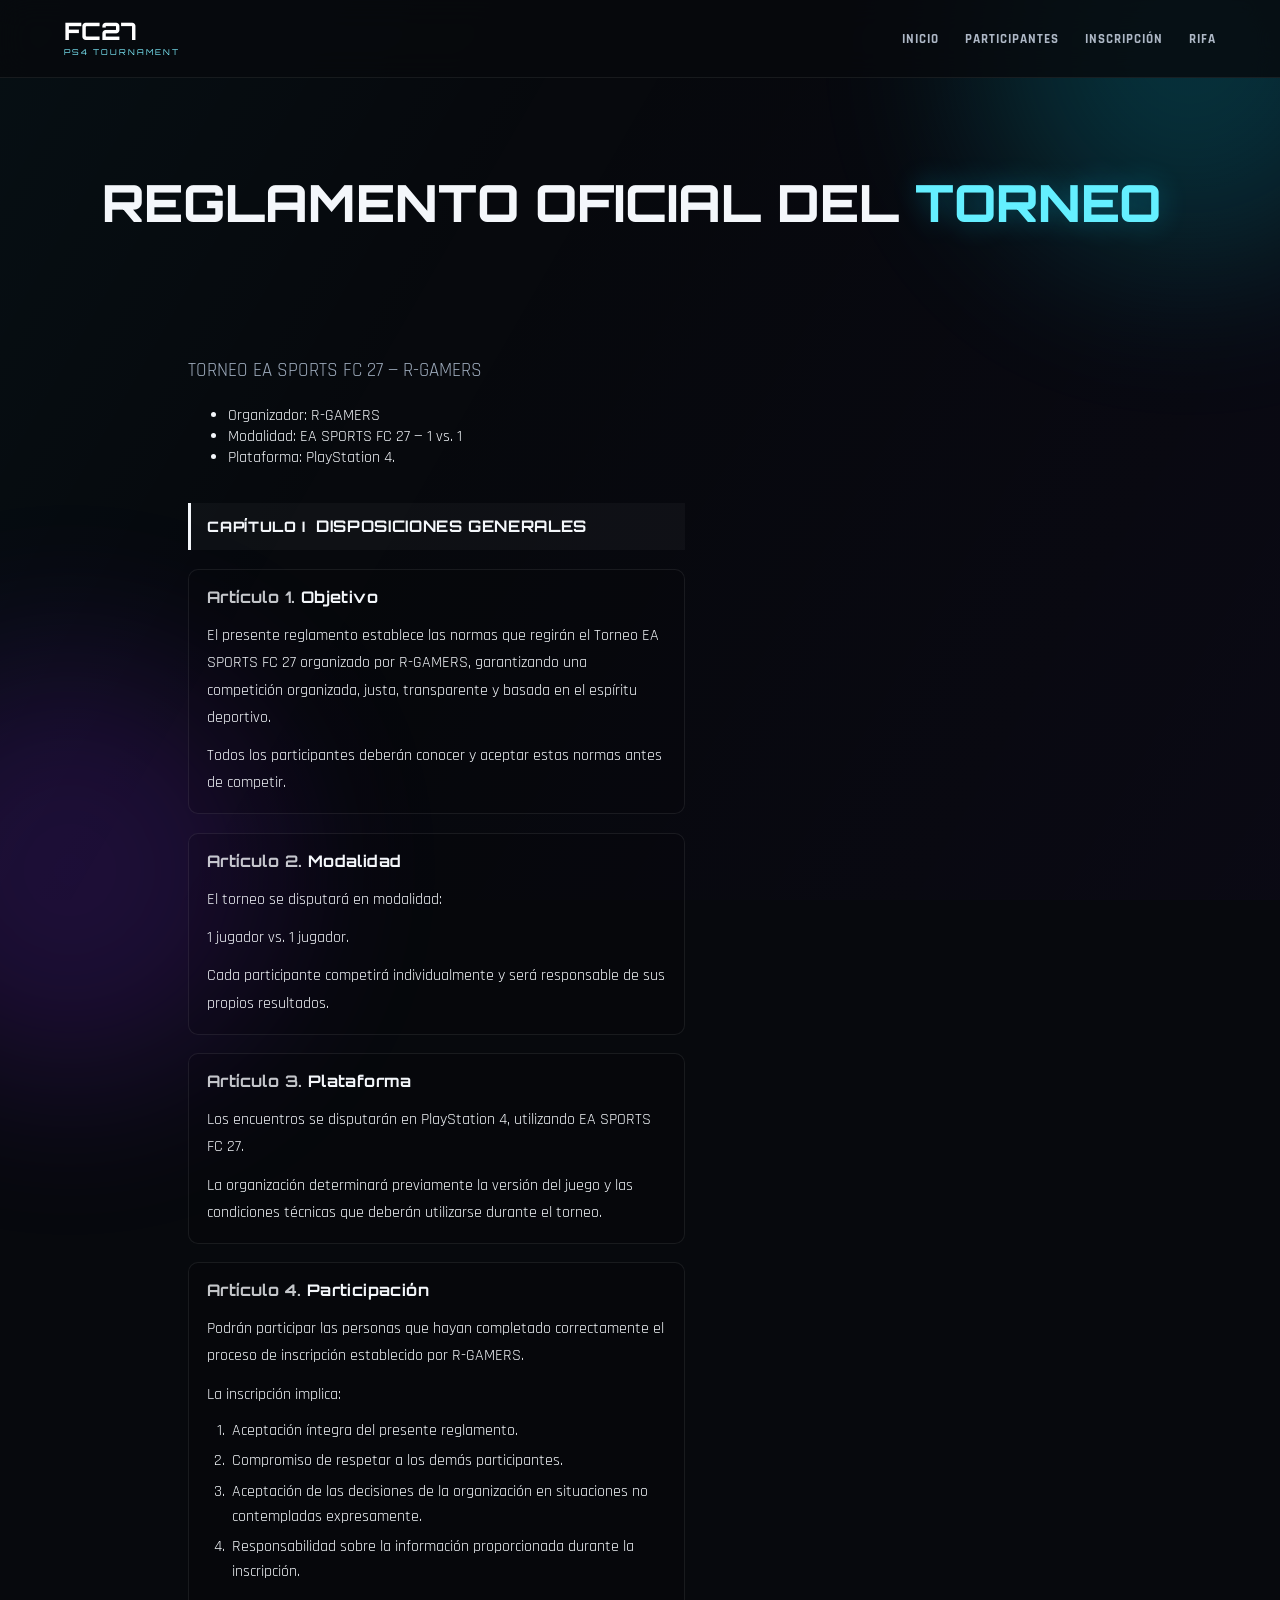
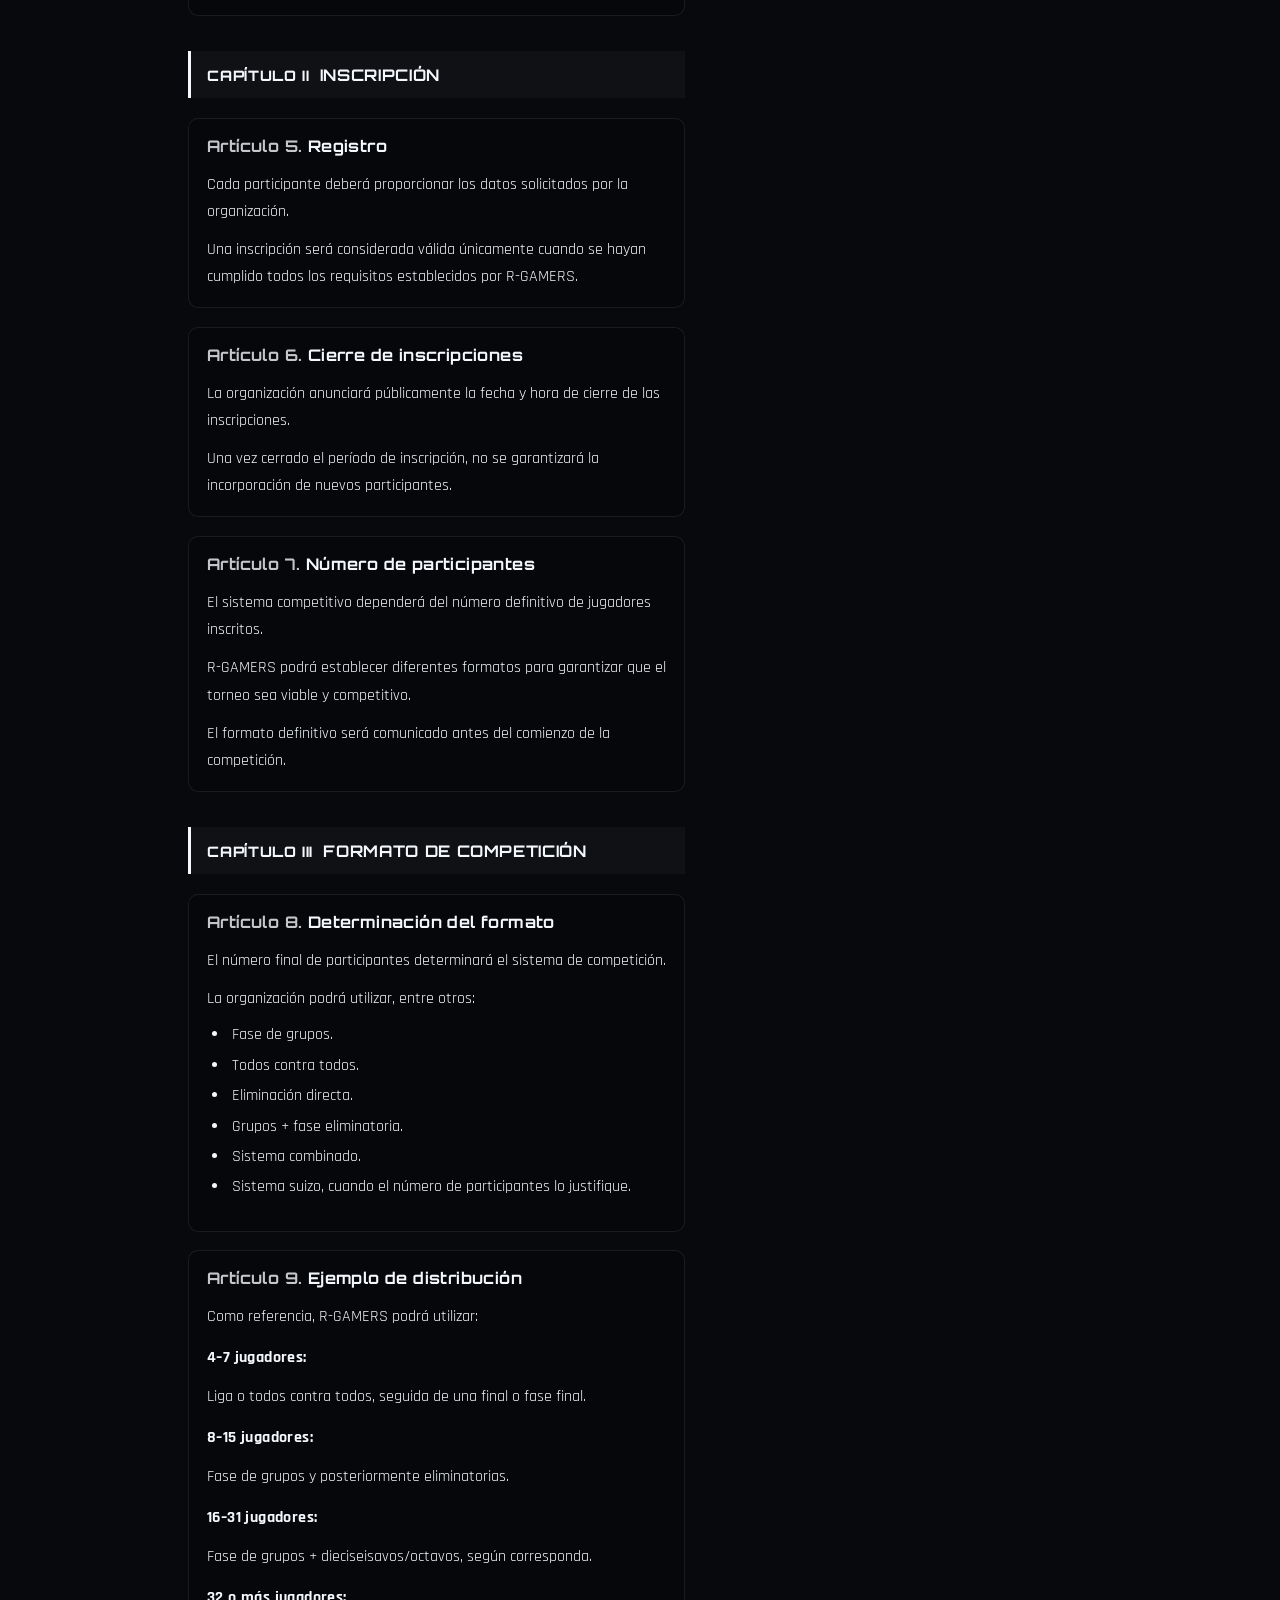
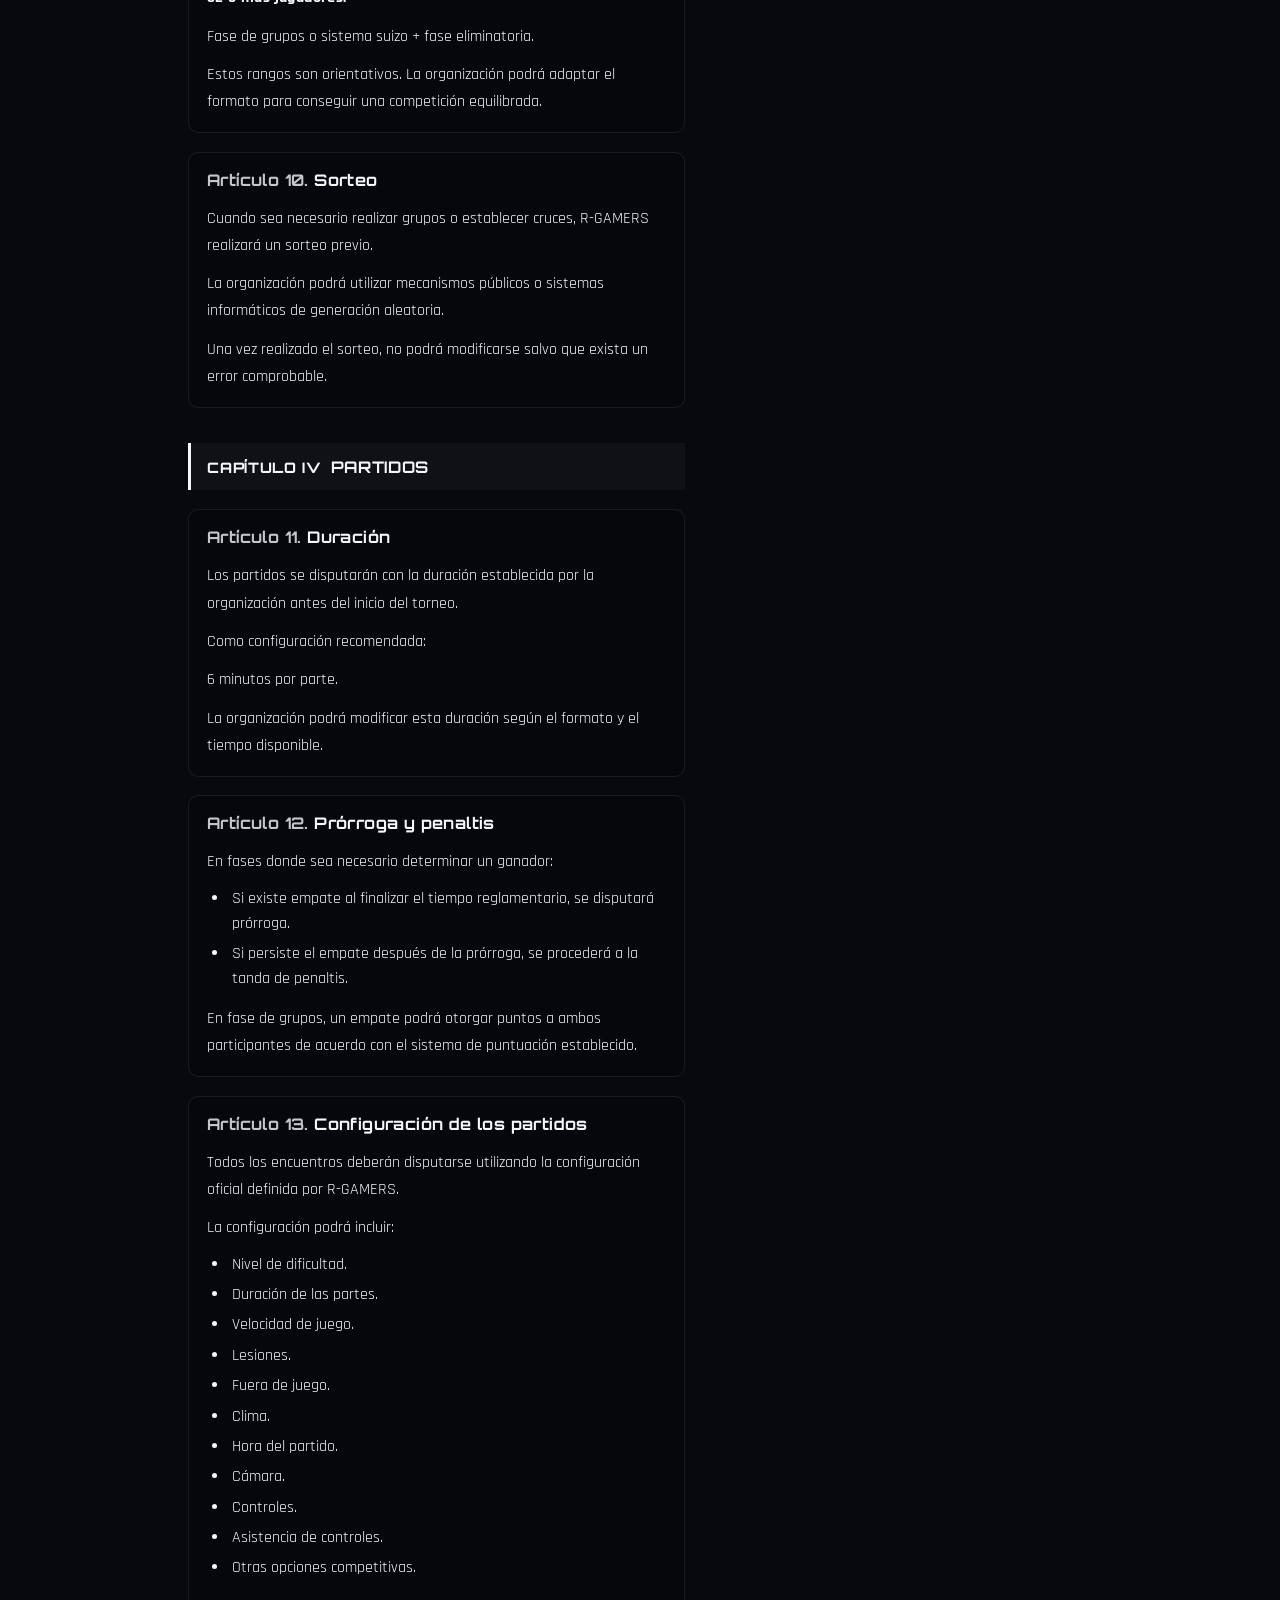
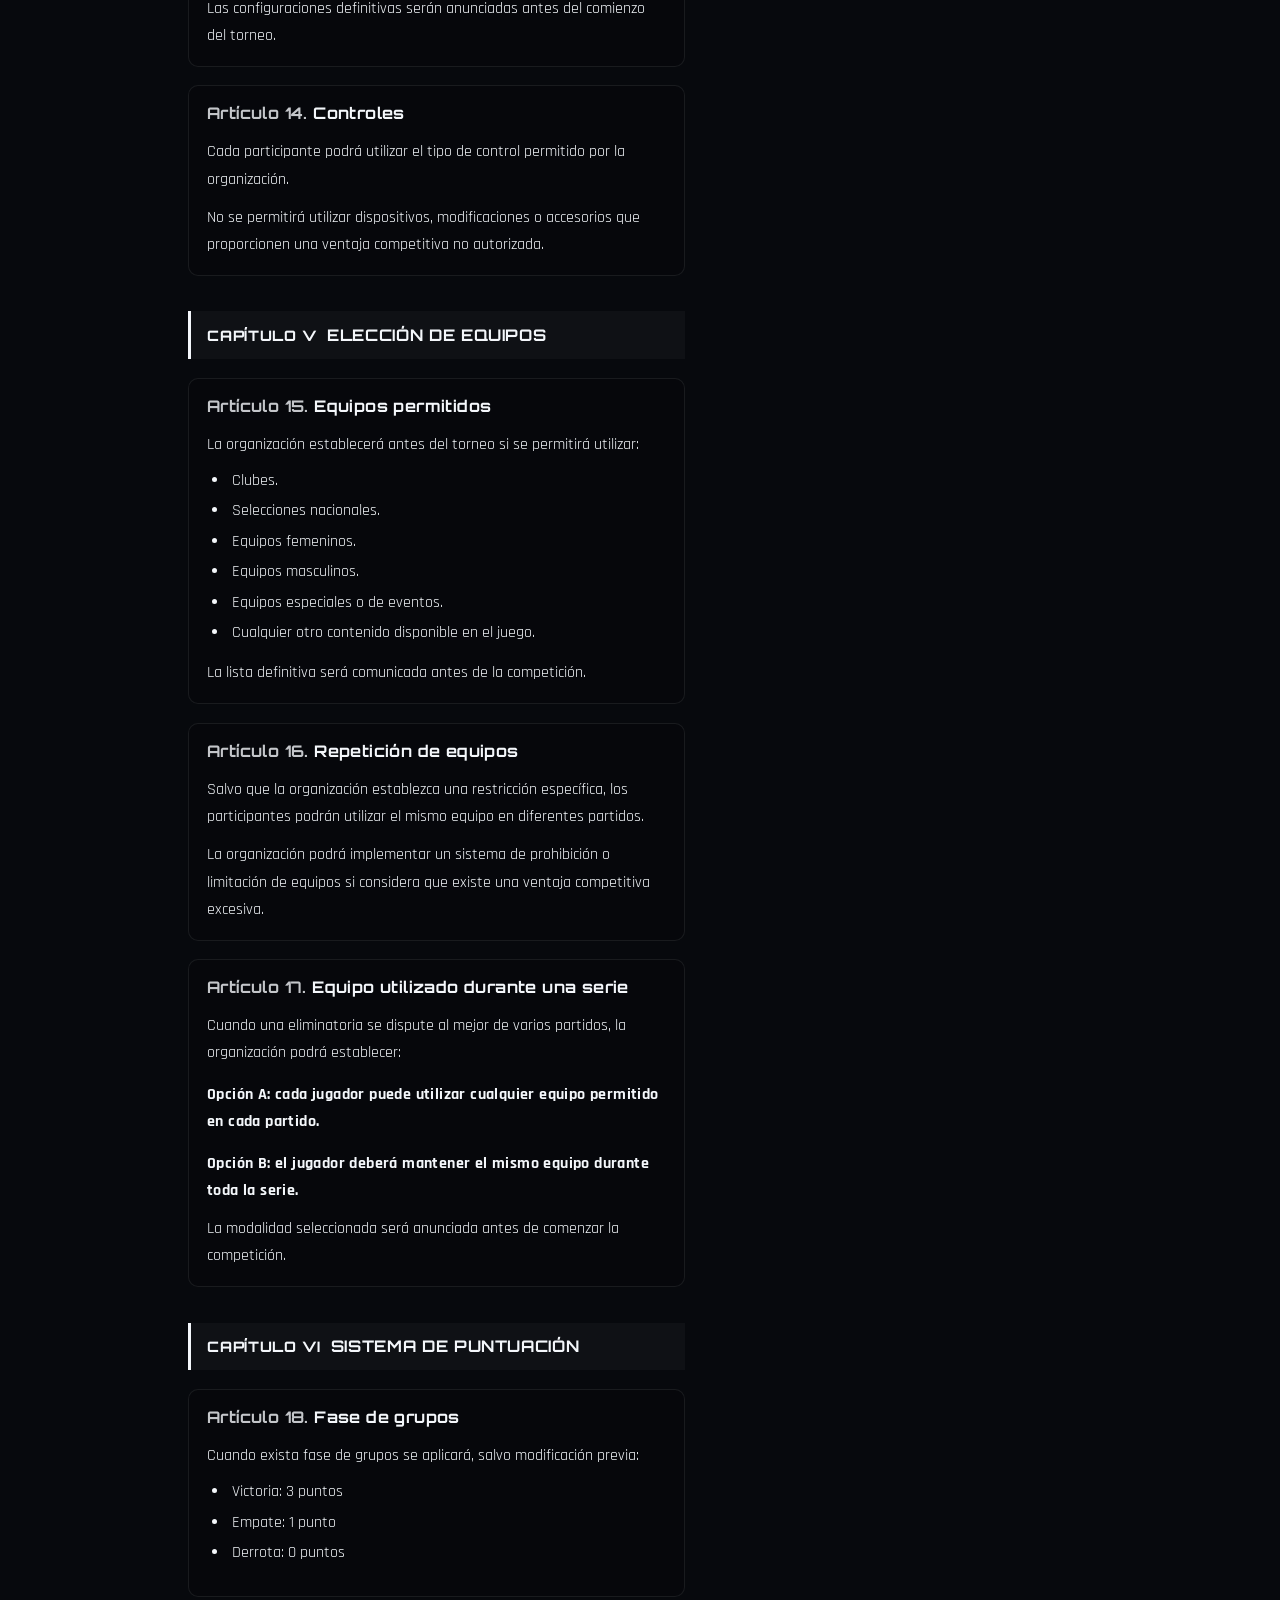
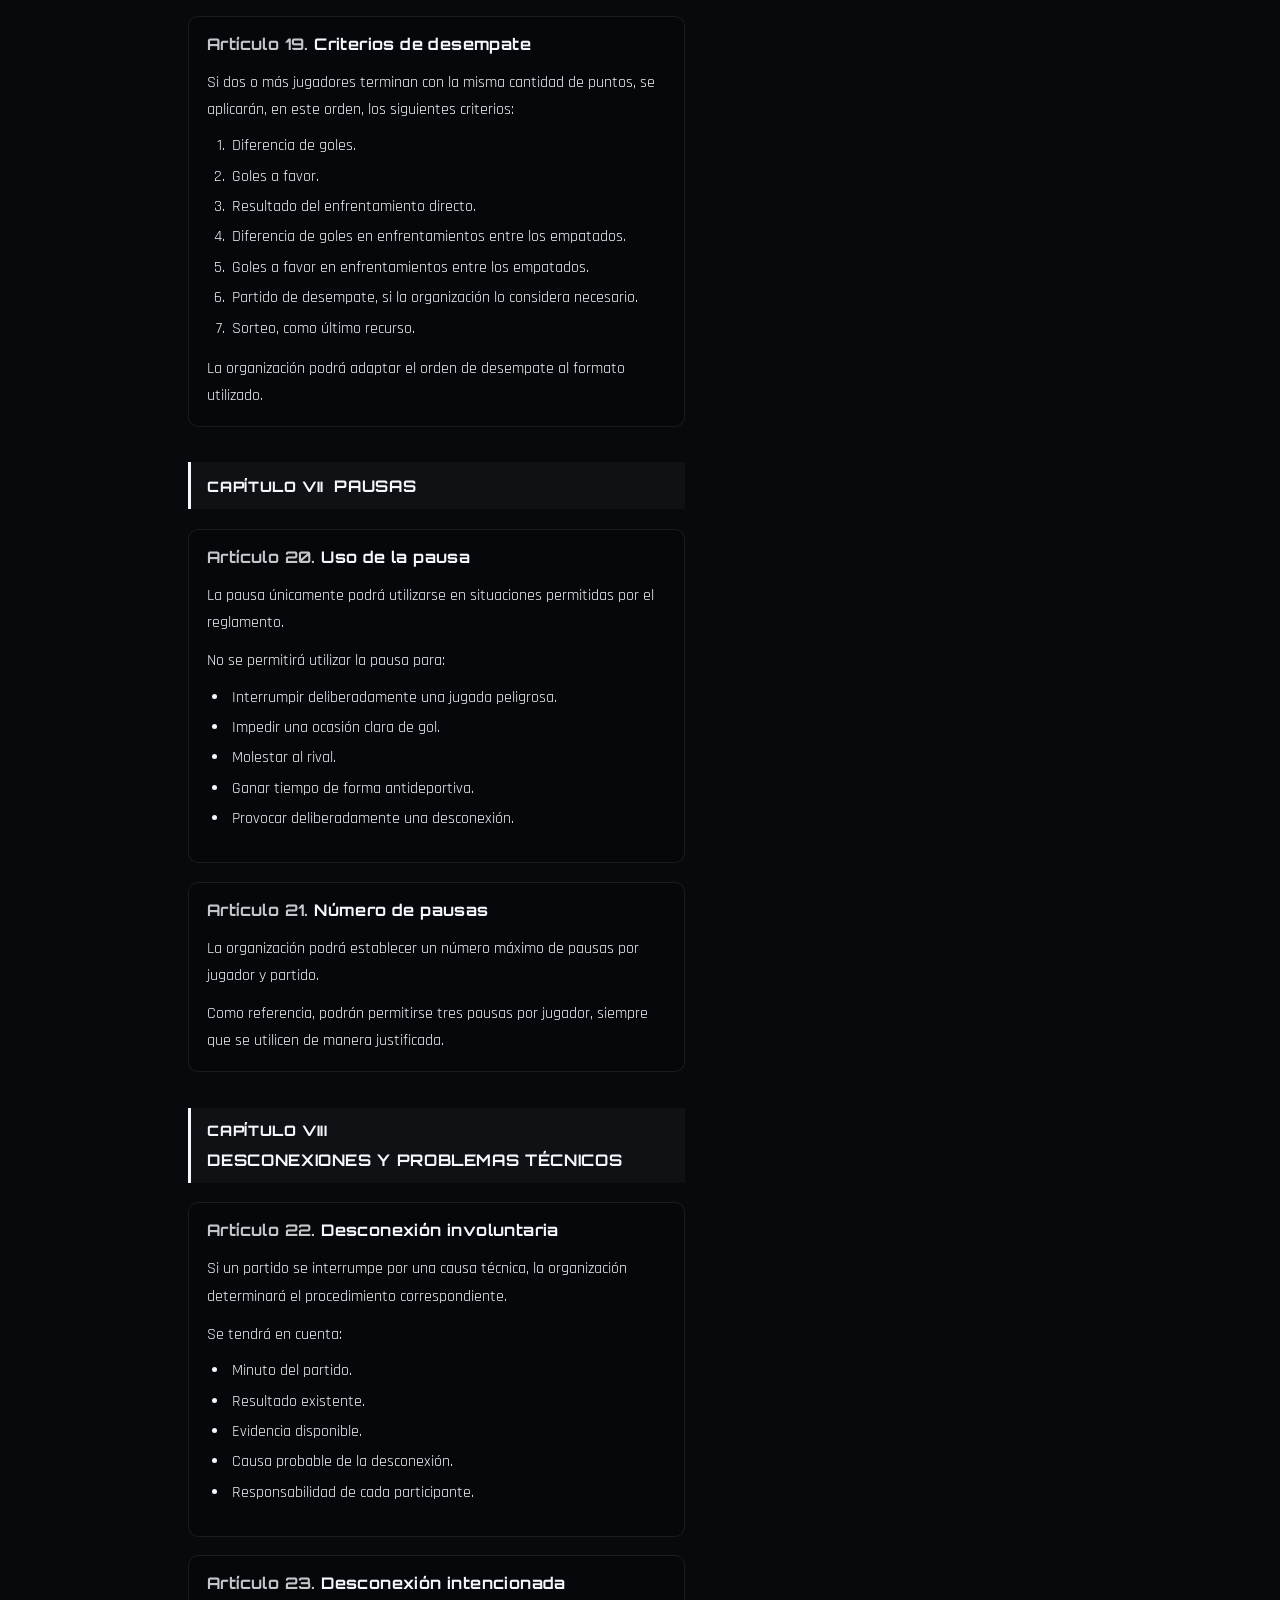
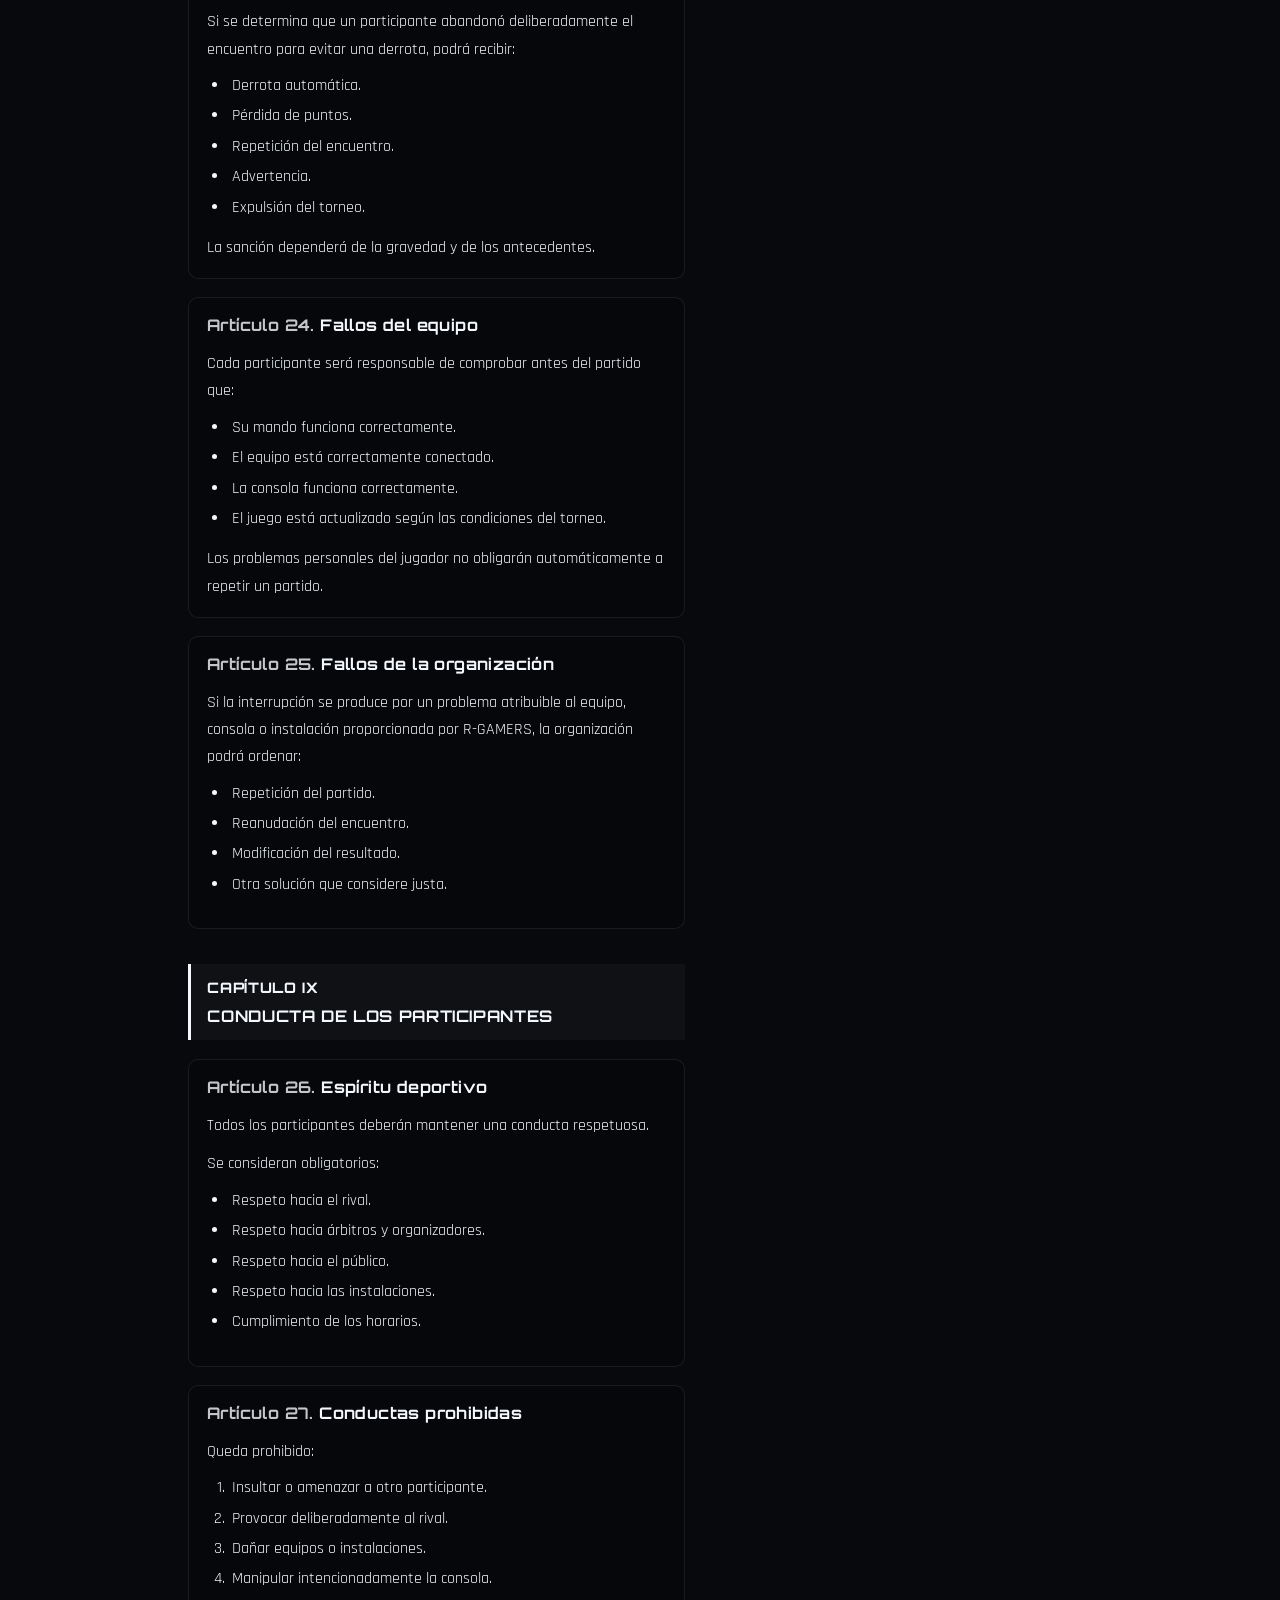
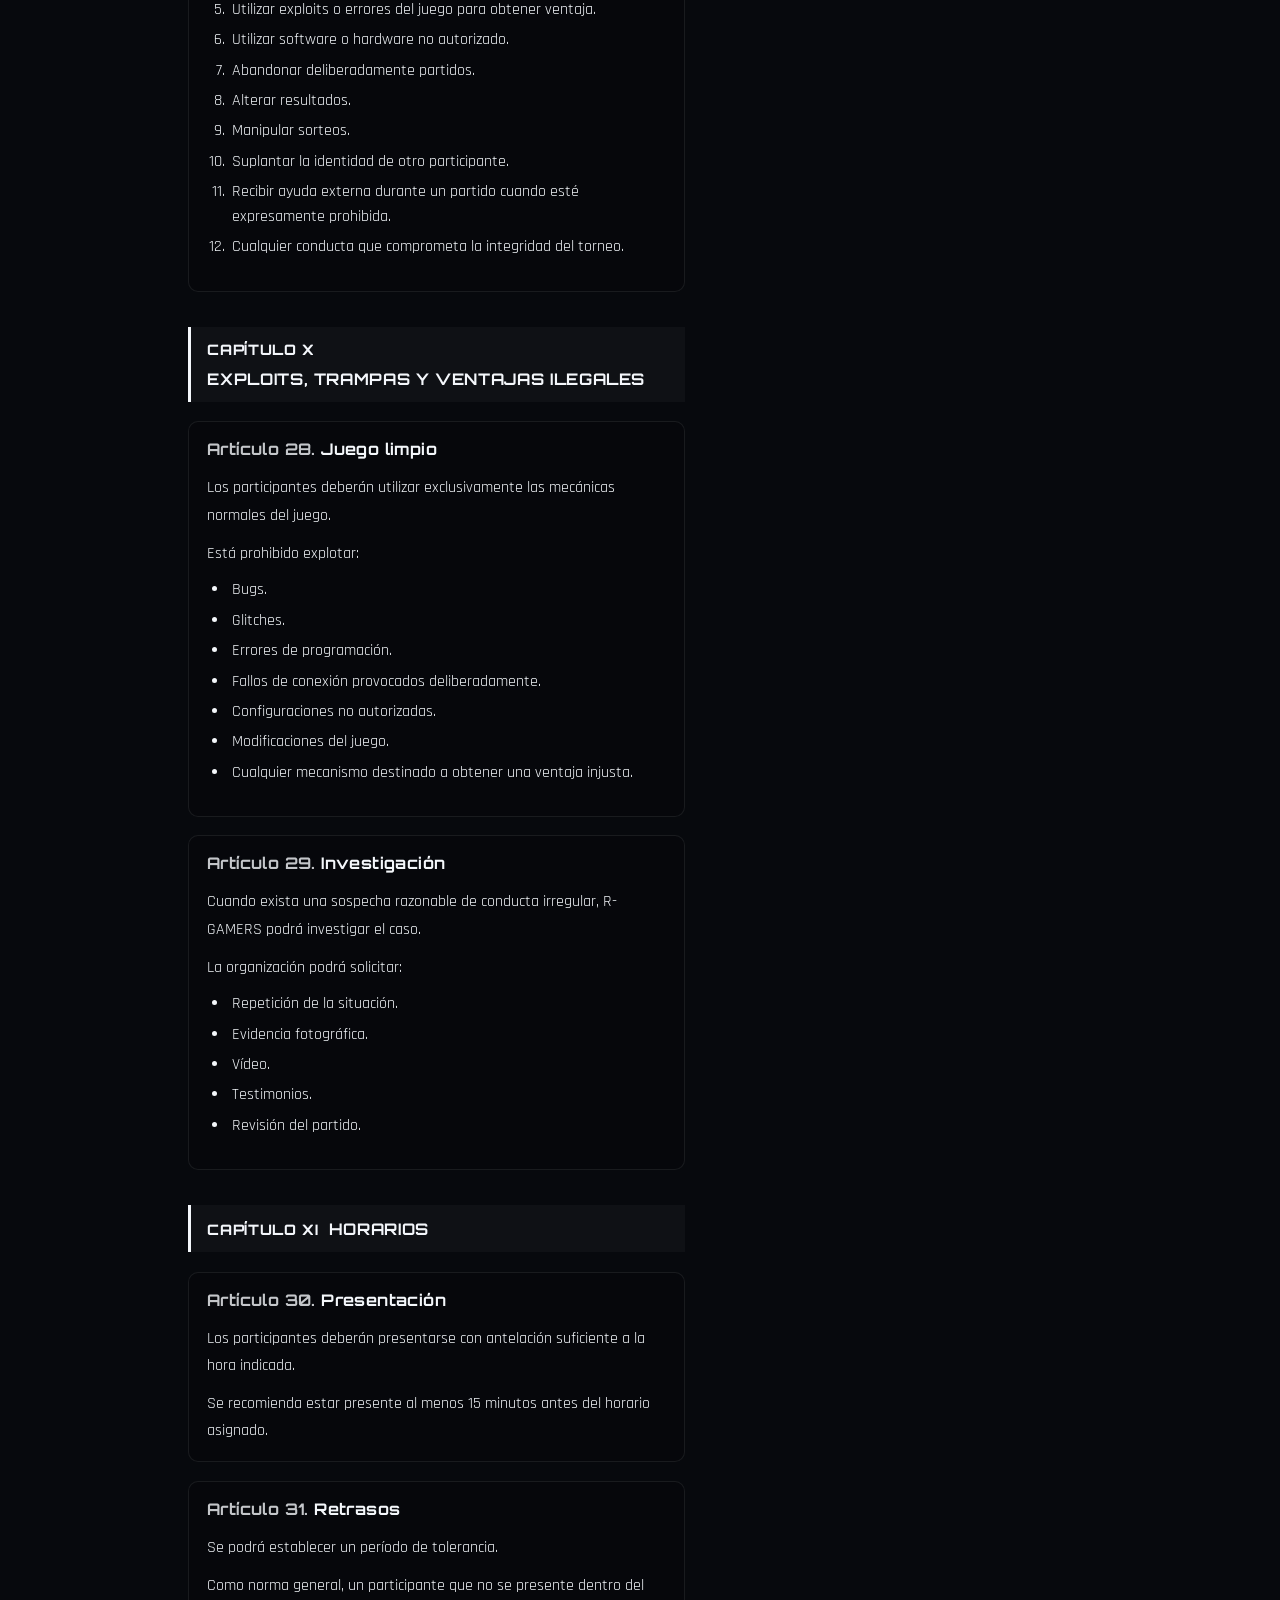
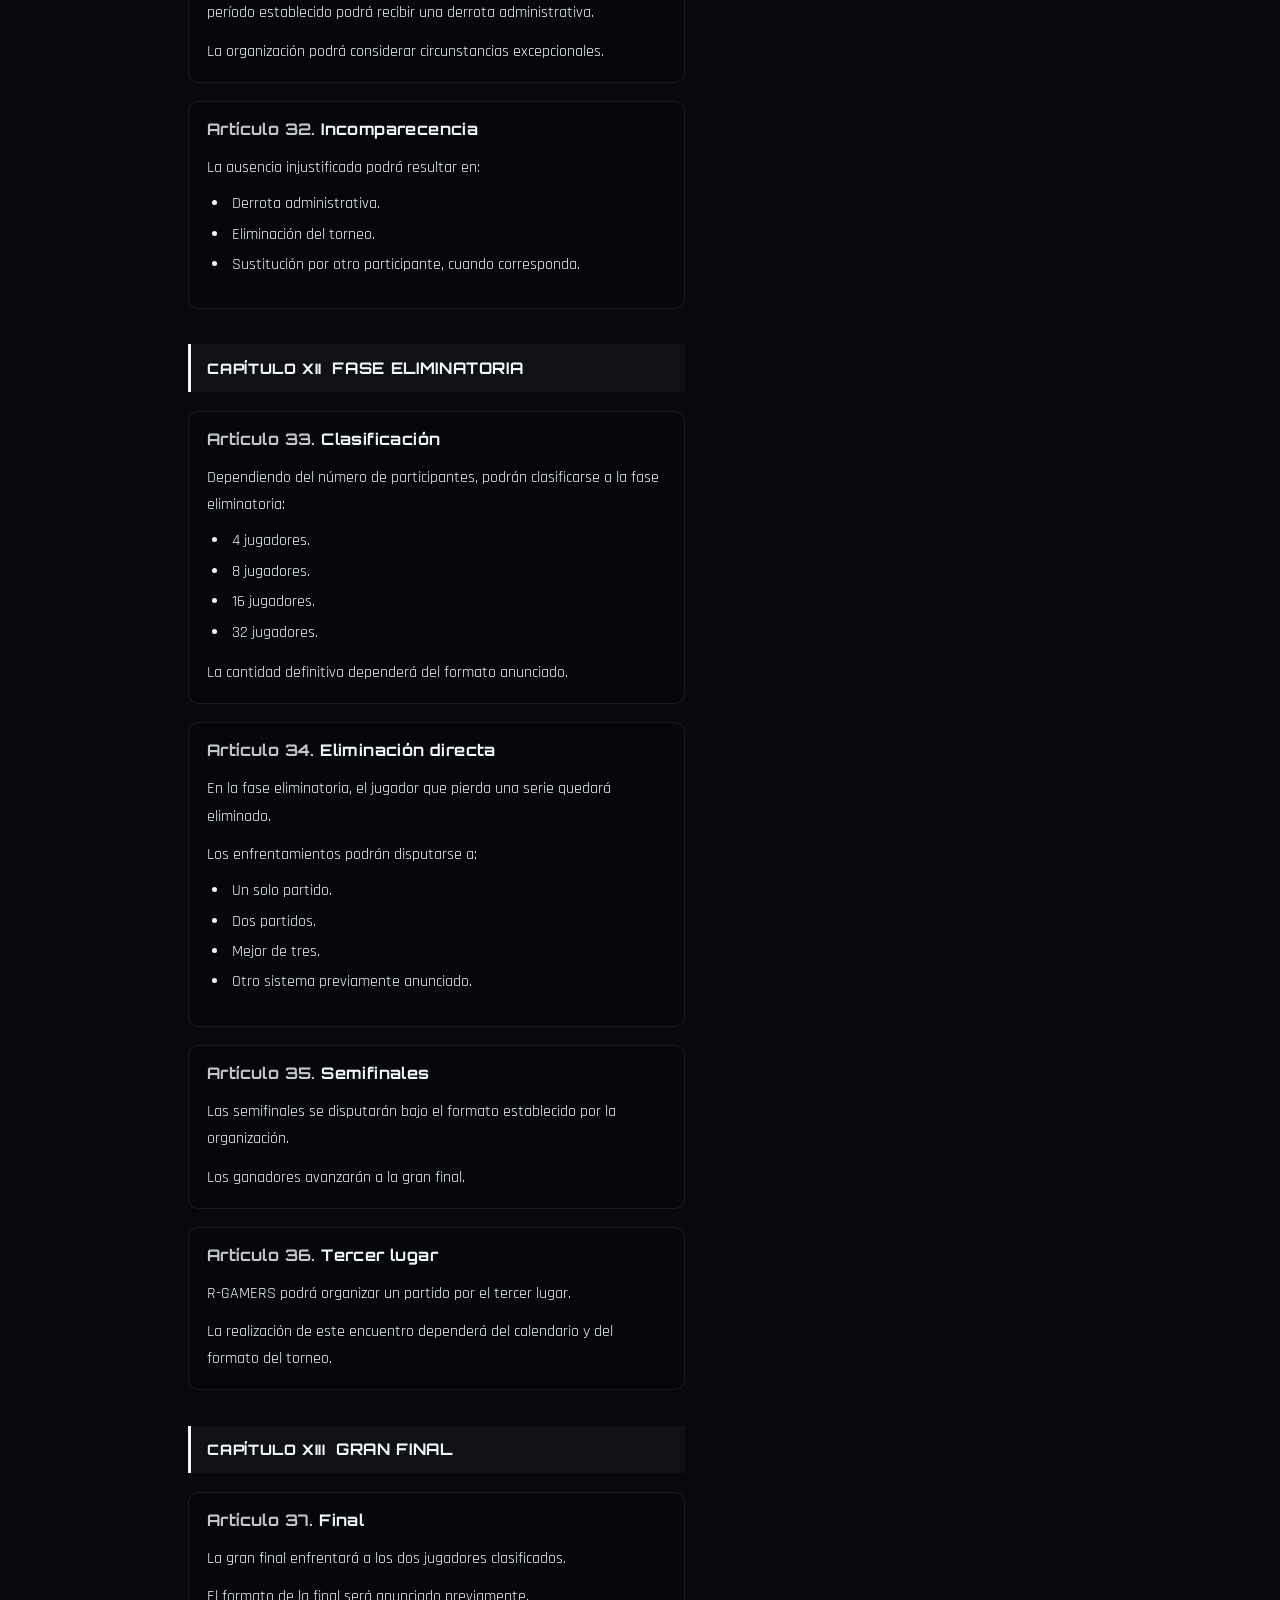
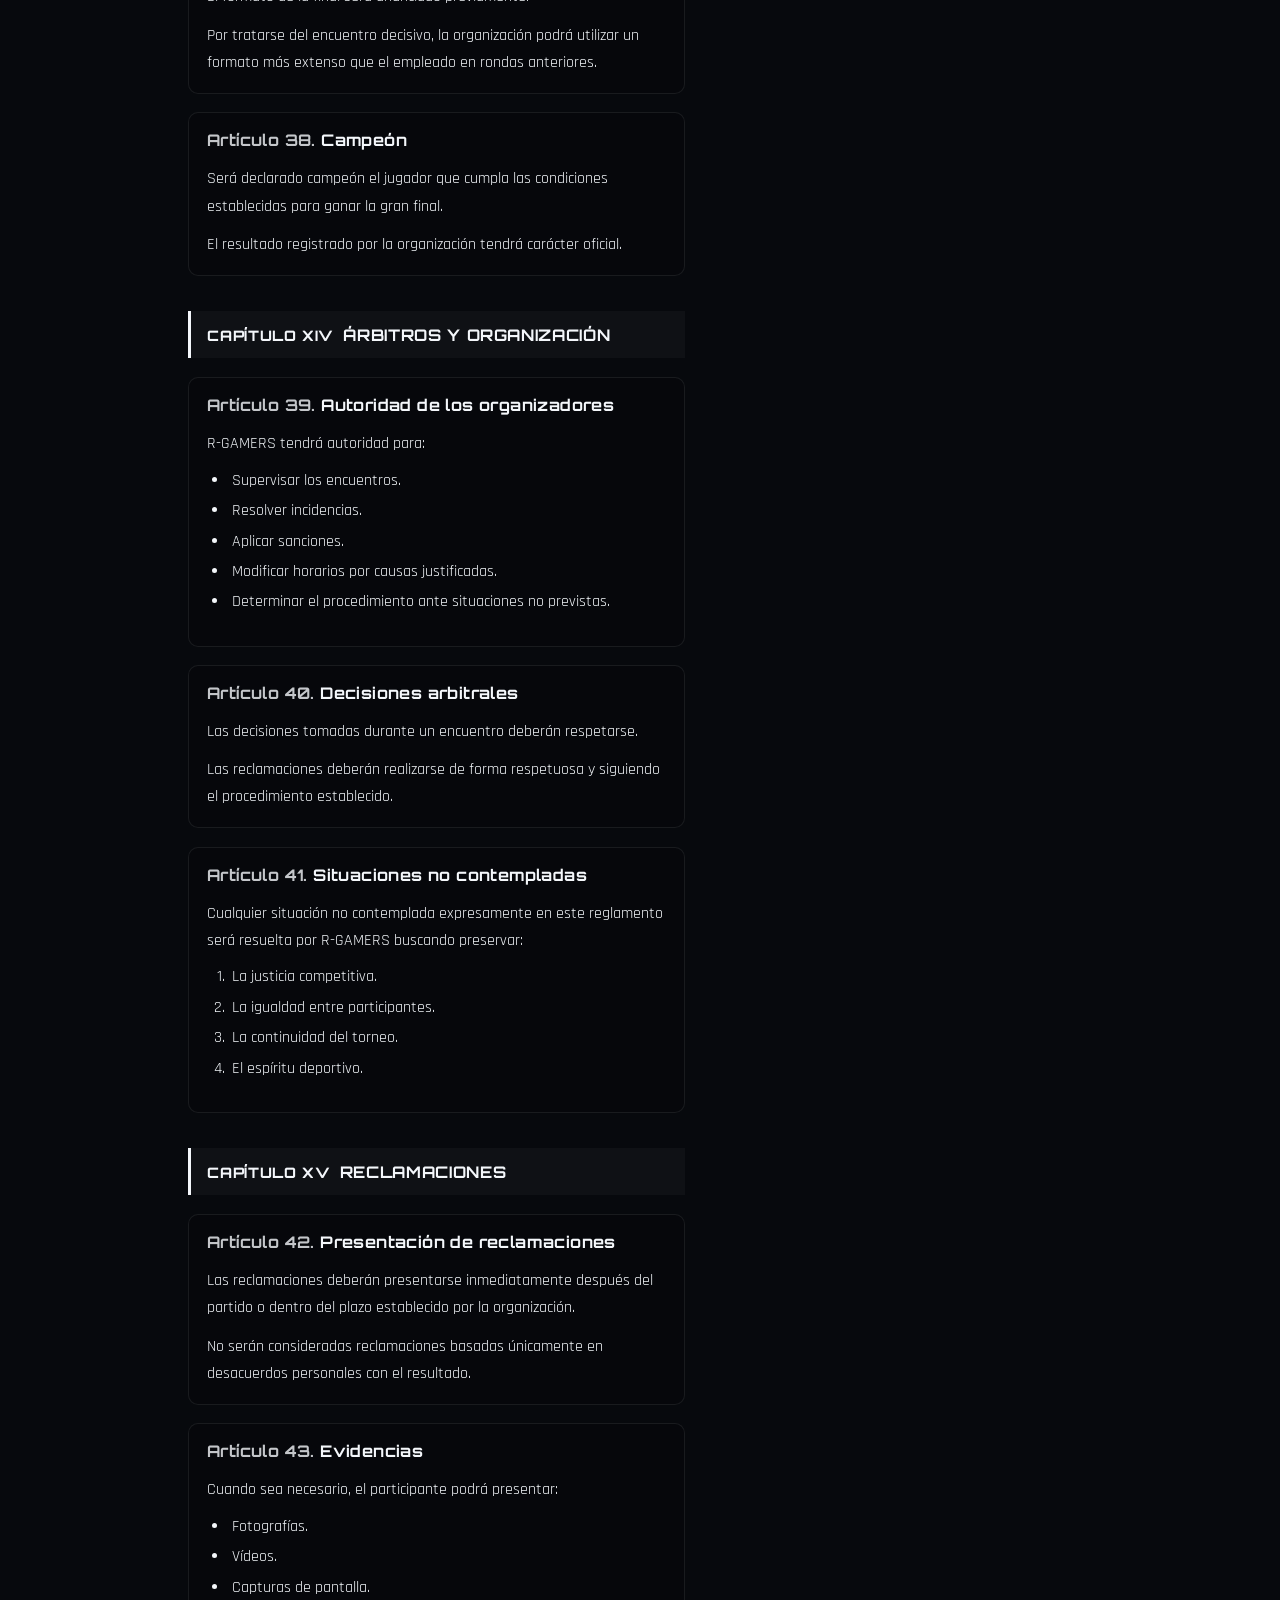
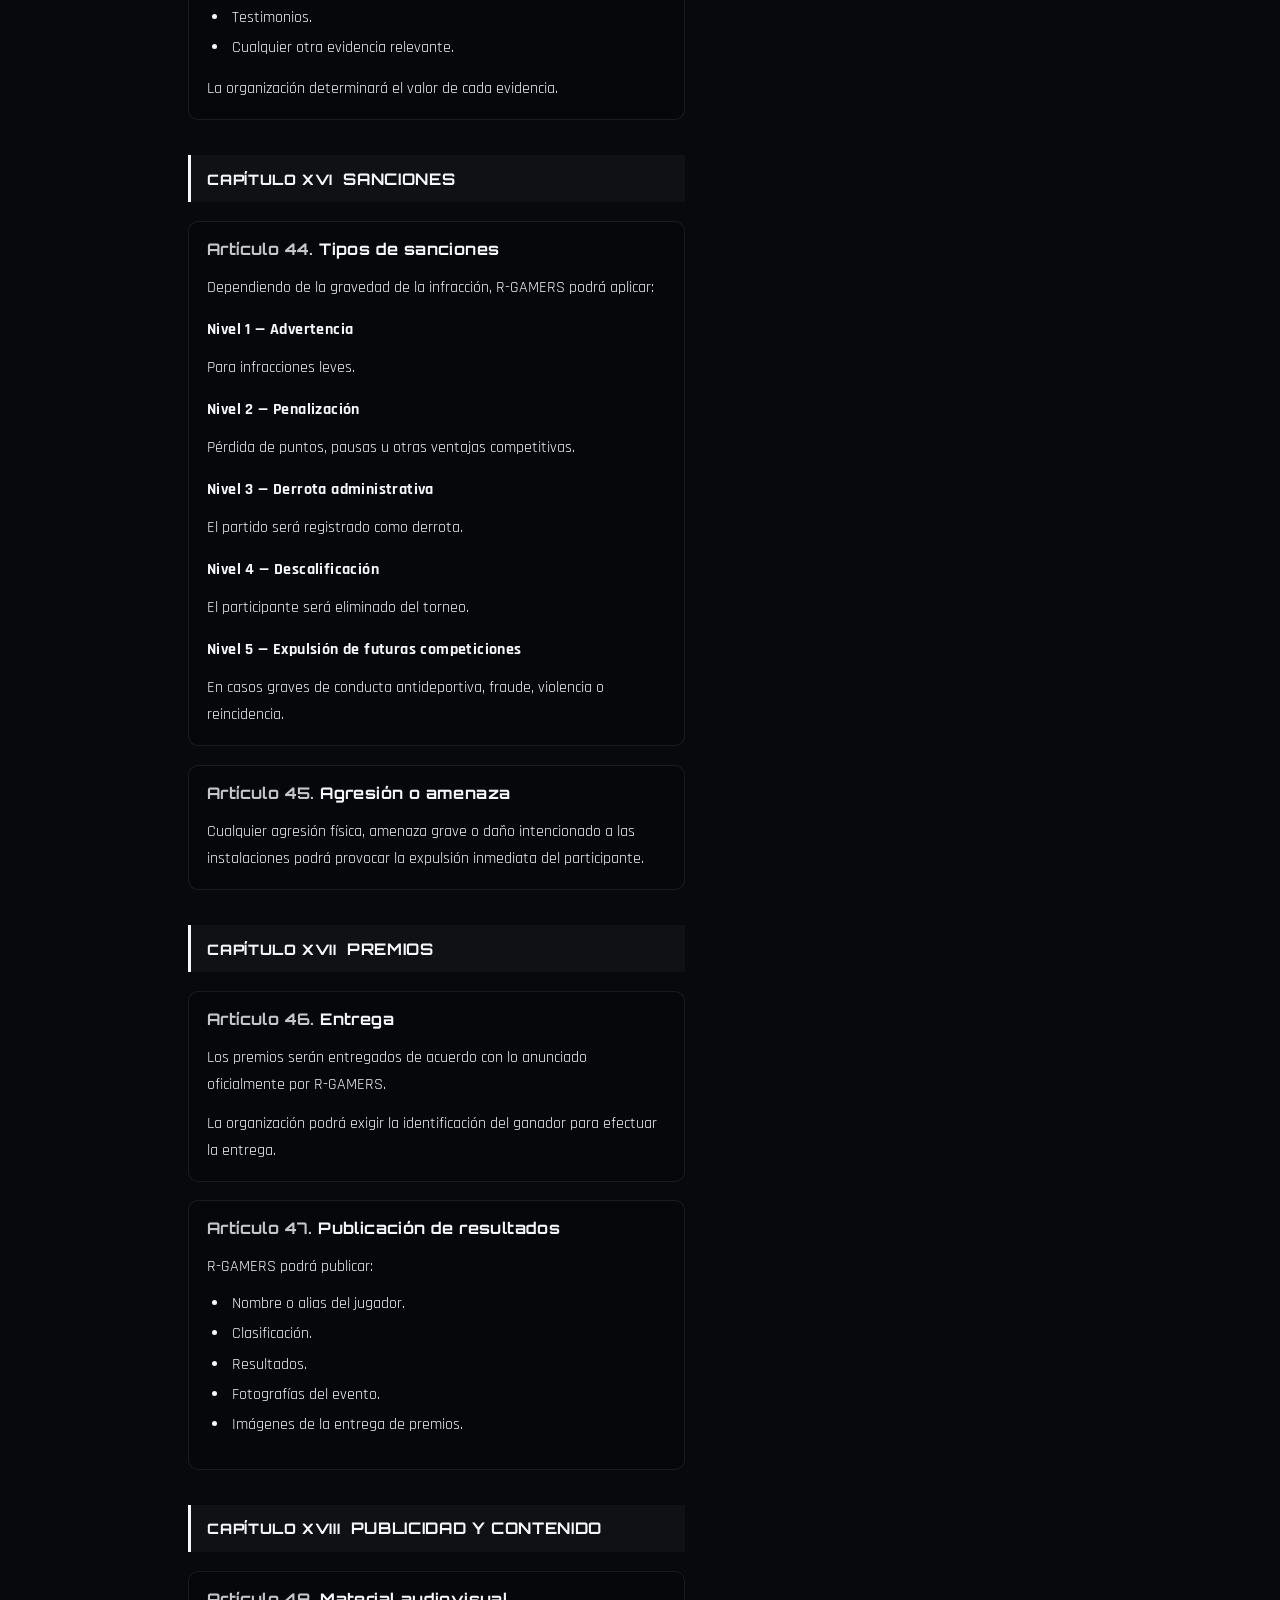
==== reglas.html @ 0566f627 "Add files via upload" ====
<!DOCTYPE html>
<html lang="es">
<head>

<meta charset="UTF-8">
<meta name="viewport" content="width=device-width, initial-scale=1.0">
<meta name="description" content="Torneo FC27 Jiguaní, Granma, Cuba. Participantes, inscripción, cupos disponibles y novedades del torneo FC27 PS4.">
<meta name="keywords" content="torneofc27, torneo fc27, torneo fc27 Jiguaní, torneo Jiguaní, FC27 Jiguaní, torneo FIFA Jiguaní, FC27 PS4 Cuba, torneo PlayStation 4 Jiguaní, campeonato FC27">
<meta name="author" content="FC27 PS4 Tournament">
<meta name="robots" content="index, follow">
<meta name="theme-color" content="#07090d">
<link rel="canonical" href="/">
<link rel="preconnect" href="https://fonts.googleapis.com">
<link rel="preconnect" href="https://fonts.gstatic.com" crossorigin>
<link href="https://fonts.googleapis.com/css2?family=Orbitron:wght@500;700;800&family=Rajdhani:wght@500;600;700&display=swap" rel="stylesheet">
<link rel="stylesheet" href="css/styles.css">

<title>REGLAS DEL TORNEO FC27 | JIGUANÍ</title>
<script type="application/ld+json">
{
  "@context": "https://schema.org",
  "@type": "SportsEvent",
  "name": "Torneo FC27 Jiguaní",
  "description": "Torneo FC27 para PlayStation 4 en Jiguaní, Granma, Cuba.",
  "sport": "EA SPORTS FC",
  "location": {
    "@type": "Place",
    "name": "Jiguaní, Granma, Cuba"
  }
}
</script>

<style>
/* Organización del reglamento conservando la estética general */
.reglamento-section .section-heading { margin-bottom: 1.5rem; }
.reglamento-hero { margin-top: 0; }
.reglamento-document { width: 100%; max-width: 1050px; margin: 0 auto; }
.reglamento-meta { margin: 1.2rem 0 2rem; }

.reglamento-chapter { margin: 2.2rem 0; }

.chapter-title {
    display: flex;
    flex-wrap: wrap;
    align-items: baseline;
    gap: .65rem;
    margin: 0 0 1.2rem;
    padding: .85rem 1rem;
    border-left: 3px solid currentColor;
    background: rgba(255,255,255,.035);
    letter-spacing: .04em;
}

.chapter-number {
    font-family: 'Orbitron', sans-serif;
    font-weight: 800;
    font-size: .9rem;
}

.chapter-name {
    font-family: 'Orbitron', sans-serif;
    font-weight: 700;
    font-size: 1rem;
    text-transform: uppercase;
}

.reglamento-article {
    margin: 0 0 1.15rem;
    padding: 1rem 1.1rem 1.05rem;
    border: 1px solid rgba(255,255,255,.08);
    border-radius: 10px;
    background: rgba(0,0,0,.12);
}

.reglamento-article h3 {
    margin: 0 0 .8rem;
    font-family: 'Orbitron', sans-serif;
    font-size: 1rem;
    line-height: 1.45;
    letter-spacing: .025em;
}

.reglamento-article h3 span { opacity: .8; }

.article-content p {
    margin: 0 0 .7rem;
    line-height: 1.7;
}

.article-content p:last-child { margin-bottom: 0; }

.article-subheading {
    font-family: 'Rajdhani', sans-serif;
    font-weight: 700;
    letter-spacing: .025em;
    margin-top: .9rem !important;
}

.article-list {
    margin: .5rem 0 .85rem 1.35rem;
    padding: 0;
}

.article-list li {
    margin: .35rem 0;
    line-height: 1.55;
    padding-left: .2rem;
}

.reglamento-final { margin: 2.5rem 0 1rem; padding-top: .5rem; }

.reglamento-final > p {
    margin: 0 0 .75rem;
    line-height: 1.7;
}

.reglamento-final > p:last-child { font-weight: 700; }

@media (max-width: 700px) {
    .chapter-title { gap: .35rem; }
    .chapter-number, .chapter-name { font-size: .82rem; }
    .reglamento-article { padding: .85rem; }
    .reglamento-article h3 { font-size: .92rem; }
}
</style>

</head>
<body>

<div class="ambient ambient-1"></div>
<div class="ambient ambient-2"></div>


<header class="site-header">
    <a class="brand" href="index.html" aria-label="Inicio Torneo FC27">
        <span>FC27</span>
        <small>PS4 TOURNAMENT</small>
    </a>

    <button class="nav-toggle" type="button" aria-label="Abrir menú" aria-expanded="false">☰</button>

    <nav class="main-nav">
        <a data-nav="index.html" href="index.html">Inicio</a>
        <a data-nav="participantes.html" href="participantes.html">Participantes</a>
        <a data-nav="inscripcion.html" href="inscripcion.html">Inscripción</a>
        <a data-nav="rifa.html" href="rifa.html">Rifa</a>
    </nav>
</header>

<section id="torneo" class="section reglamento-section">
    <div class="section-heading">
        <h2>REGLAMENTO OFICIAL DEL <span>TORNEO</span></h2>
    </div>

    <section class="hero reglamento-hero">
        <div class="hero-copy">
            <p class="lead">TORNEO EA SPORTS FC 27 — R-GAMERS</p>
            <ul class="reglamento-meta">
                <li>Organizador: R-GAMERS</li>
                <li>Modalidad: EA SPORTS FC 27 — 1 vs. 1</li>
                <li>Plataforma: PlayStation 4.</li>
            </ul>

            <div class="reglamento-document">

                <section class="reglamento-chapter">
                    <div class="chapter-title">
                        <span class="chapter-number">CAPÍTULO I</span>
                        <span class="chapter-name">DISPOSICIONES GENERALES</span>
                    </div>

                    <article class="reglamento-article">
                        <h3><span>Artículo 1.</span> Objetivo</h3>
                        <div class="article-content">
<p>El presente reglamento establece las normas que regirán el Torneo EA SPORTS FC 27 organizado por R-GAMERS, garantizando una competición organizada, justa, transparente y basada en el espíritu deportivo.</p>
<p>Todos los participantes deberán conocer y aceptar estas normas antes de competir.</p>
                        </div>
                    </article>

                    <article class="reglamento-article">
                        <h3><span>Artículo 2.</span> Modalidad</h3>
                        <div class="article-content">
<p>El torneo se disputará en modalidad:</p>
<p>1 jugador vs. 1 jugador.</p>
<p>Cada participante competirá individualmente y será responsable de sus propios resultados.</p>
                        </div>
                    </article>

                    <article class="reglamento-article">
                        <h3><span>Artículo 3.</span> Plataforma</h3>
                        <div class="article-content">
<p>Los encuentros se disputarán en PlayStation 4, utilizando EA SPORTS FC 27.</p>
<p>La organización determinará previamente la versión del juego y las condiciones técnicas que deberán utilizarse durante el torneo.</p>
                        </div>
                    </article>

                    <article class="reglamento-article">
                        <h3><span>Artículo 4.</span> Participación</h3>
                        <div class="article-content">
<p>Podrán participar las personas que hayan completado correctamente el proceso de inscripción establecido por R-GAMERS.</p>
<p>La inscripción implica:</p>
<ol class="article-list"><li>Aceptación íntegra del presente reglamento.</li><li>Compromiso de respetar a los demás participantes.</li><li>Aceptación de las decisiones de la organización en situaciones no contempladas expresamente.</li><li>Responsabilidad sobre la información proporcionada durante la inscripción.</li></ol>
                        </div>
                    </article>
                </section>

                <section class="reglamento-chapter">
                    <div class="chapter-title">
                        <span class="chapter-number">CAPÍTULO II</span>
                        <span class="chapter-name">INSCRIPCIÓN</span>
                    </div>

                    <article class="reglamento-article">
                        <h3><span>Artículo 5.</span> Registro</h3>
                        <div class="article-content">
<p>Cada participante deberá proporcionar los datos solicitados por la organización.</p>
<p>Una inscripción será considerada válida únicamente cuando se hayan cumplido todos los requisitos establecidos por R-GAMERS.</p>
                        </div>
                    </article>

                    <article class="reglamento-article">
                        <h3><span>Artículo 6.</span> Cierre de inscripciones</h3>
                        <div class="article-content">
<p>La organización anunciará públicamente la fecha y hora de cierre de las inscripciones.</p>
<p>Una vez cerrado el período de inscripción, no se garantizará la incorporación de nuevos participantes.</p>
                        </div>
                    </article>

                    <article class="reglamento-article">
                        <h3><span>Artículo 7.</span> Número de participantes</h3>
                        <div class="article-content">
<p>El sistema competitivo dependerá del número definitivo de jugadores inscritos.</p>
<p>R-GAMERS podrá establecer diferentes formatos para garantizar que el torneo sea viable y competitivo.</p>
<p>El formato definitivo será comunicado antes del comienzo de la competición.</p>
                        </div>
                    </article>
                </section>

                <section class="reglamento-chapter">
                    <div class="chapter-title">
                        <span class="chapter-number">CAPÍTULO III</span>
                        <span class="chapter-name">FORMATO DE COMPETICIÓN</span>
                    </div>

                    <article class="reglamento-article">
                        <h3><span>Artículo 8.</span> Determinación del formato</h3>
                        <div class="article-content">
<p>El número final de participantes determinará el sistema de competición.</p>
<p>La organización podrá utilizar, entre otros:</p>
<ul class="article-list"><li>Fase de grupos.</li><li>Todos contra todos.</li><li>Eliminación directa.</li><li>Grupos + fase eliminatoria.</li><li>Sistema combinado.</li><li>Sistema suizo, cuando el número de participantes lo justifique.</li></ul>
                        </div>
                    </article>

                    <article class="reglamento-article">
                        <h3><span>Artículo 9.</span> Ejemplo de distribución</h3>
                        <div class="article-content">
<p>Como referencia, R-GAMERS podrá utilizar:</p>
<p class="article-subheading">4–7 jugadores:</p>
<p>Liga o todos contra todos, seguida de una final o fase final.</p>
<p class="article-subheading">8–15 jugadores:</p>
<p>Fase de grupos y posteriormente eliminatorias.</p>
<p class="article-subheading">16–31 jugadores:</p>
<p>Fase de grupos + dieciseisavos/octavos, según corresponda.</p>
<p class="article-subheading">32 o más jugadores:</p>
<p>Fase de grupos o sistema suizo + fase eliminatoria.</p>
<p>Estos rangos son orientativos. La organización podrá adaptar el formato para conseguir una competición equilibrada.</p>
                        </div>
                    </article>

                    <article class="reglamento-article">
                        <h3><span>Artículo 10.</span> Sorteo</h3>
                        <div class="article-content">
<p>Cuando sea necesario realizar grupos o establecer cruces, R-GAMERS realizará un sorteo previo.</p>
<p>La organización podrá utilizar mecanismos públicos o sistemas informáticos de generación aleatoria.</p>
<p>Una vez realizado el sorteo, no podrá modificarse salvo que exista un error comprobable.</p>
                        </div>
                    </article>
                </section>

                <section class="reglamento-chapter">
                    <div class="chapter-title">
                        <span class="chapter-number">CAPÍTULO IV</span>
                        <span class="chapter-name">PARTIDOS</span>
                    </div>

                    <article class="reglamento-article">
                        <h3><span>Artículo 11.</span> Duración</h3>
                        <div class="article-content">
<p>Los partidos se disputarán con la duración establecida por la organización antes del inicio del torneo.</p>
<p>Como configuración recomendada:</p>
<p>6 minutos por parte.</p>
<p>La organización podrá modificar esta duración según el formato y el tiempo disponible.</p>
                        </div>
                    </article>

                    <article class="reglamento-article">
                        <h3><span>Artículo 12.</span> Prórroga y penaltis</h3>
                        <div class="article-content">
<p>En fases donde sea necesario determinar un ganador:</p>
<ul class="article-list"><li>Si existe empate al finalizar el tiempo reglamentario, se disputará prórroga.</li><li>Si persiste el empate después de la prórroga, se procederá a la tanda de penaltis.</li></ul>
<p>En fase de grupos, un empate podrá otorgar puntos a ambos participantes de acuerdo con el sistema de puntuación establecido.</p>
                        </div>
                    </article>

                    <article class="reglamento-article">
                        <h3><span>Artículo 13.</span> Configuración de los partidos</h3>
                        <div class="article-content">
<p>Todos los encuentros deberán disputarse utilizando la configuración oficial definida por R-GAMERS.</p>
<p>La configuración podrá incluir:</p>
<ul class="article-list"><li>Nivel de dificultad.</li><li>Duración de las partes.</li><li>Velocidad de juego.</li><li>Lesiones.</li><li>Fuera de juego.</li><li>Clima.</li><li>Hora del partido.</li><li>Cámara.</li><li>Controles.</li><li>Asistencia de controles.</li><li>Otras opciones competitivas.</li></ul>
<p>Las configuraciones definitivas serán anunciadas antes del comienzo del torneo.</p>
                        </div>
                    </article>

                    <article class="reglamento-article">
                        <h3><span>Artículo 14.</span> Controles</h3>
                        <div class="article-content">
<p>Cada participante podrá utilizar el tipo de control permitido por la organización.</p>
<p>No se permitirá utilizar dispositivos, modificaciones o accesorios que proporcionen una ventaja competitiva no autorizada.</p>
                        </div>
                    </article>
                </section>

                <section class="reglamento-chapter">
                    <div class="chapter-title">
                        <span class="chapter-number">CAPÍTULO V</span>
                        <span class="chapter-name">ELECCIÓN DE EQUIPOS</span>
                    </div>

                    <article class="reglamento-article">
                        <h3><span>Artículo 15.</span> Equipos permitidos</h3>
                        <div class="article-content">
<p>La organización establecerá antes del torneo si se permitirá utilizar:</p>
<ul class="article-list"><li>Clubes.</li><li>Selecciones nacionales.</li><li>Equipos femeninos.</li><li>Equipos masculinos.</li><li>Equipos especiales o de eventos.</li><li>Cualquier otro contenido disponible en el juego.</li></ul>
<p>La lista definitiva será comunicada antes de la competición.</p>
                        </div>
                    </article>

                    <article class="reglamento-article">
                        <h3><span>Artículo 16.</span> Repetición de equipos</h3>
                        <div class="article-content">
<p>Salvo que la organización establezca una restricción específica, los participantes podrán utilizar el mismo equipo en diferentes partidos.</p>
<p>La organización podrá implementar un sistema de prohibición o limitación de equipos si considera que existe una ventaja competitiva excesiva.</p>
                        </div>
                    </article>

                    <article class="reglamento-article">
                        <h3><span>Artículo 17.</span> Equipo utilizado durante una serie</h3>
                        <div class="article-content">
<p>Cuando una eliminatoria se dispute al mejor de varios partidos, la organización podrá establecer:</p>
<p class="article-subheading">Opción A: cada jugador puede utilizar cualquier equipo permitido en cada partido.</p>
<p class="article-subheading">Opción B: el jugador deberá mantener el mismo equipo durante toda la serie.</p>
<p>La modalidad seleccionada será anunciada antes de comenzar la competición.</p>
                        </div>
                    </article>
                </section>

                <section class="reglamento-chapter">
                    <div class="chapter-title">
                        <span class="chapter-number">CAPÍTULO VI</span>
                        <span class="chapter-name">SISTEMA DE PUNTUACIÓN</span>
                    </div>

                    <article class="reglamento-article">
                        <h3><span>Artículo 18.</span> Fase de grupos</h3>
                        <div class="article-content">
<p>Cuando exista fase de grupos se aplicará, salvo modificación previa:</p>
<ul class="article-list"><li>Victoria: 3 puntos</li><li>Empate: 1 punto</li><li>Derrota: 0 puntos</li></ul>
                        </div>
                    </article>

                    <article class="reglamento-article">
                        <h3><span>Artículo 19.</span> Criterios de desempate</h3>
                        <div class="article-content">
<p>Si dos o más jugadores terminan con la misma cantidad de puntos, se aplicarán, en este orden, los siguientes criterios:</p>
<ol class="article-list"><li>Diferencia de goles.</li><li>Goles a favor.</li><li>Resultado del enfrentamiento directo.</li><li>Diferencia de goles en enfrentamientos entre los empatados.</li><li>Goles a favor en enfrentamientos entre los empatados.</li><li>Partido de desempate, si la organización lo considera necesario.</li><li>Sorteo, como último recurso.</li></ol>
<p>La organización podrá adaptar el orden de desempate al formato utilizado.</p>
                        </div>
                    </article>
                </section>

                <section class="reglamento-chapter">
                    <div class="chapter-title">
                        <span class="chapter-number">CAPÍTULO VII</span>
                        <span class="chapter-name">PAUSAS</span>
                    </div>

                    <article class="reglamento-article">
                        <h3><span>Artículo 20.</span> Uso de la pausa</h3>
                        <div class="article-content">
<p>La pausa únicamente podrá utilizarse en situaciones permitidas por el reglamento.</p>
<p>No se permitirá utilizar la pausa para:</p>
<ul class="article-list"><li>Interrumpir deliberadamente una jugada peligrosa.</li><li>Impedir una ocasión clara de gol.</li><li>Molestar al rival.</li><li>Ganar tiempo de forma antideportiva.</li><li>Provocar deliberadamente una desconexión.</li></ul>
                        </div>
                    </article>

                    <article class="reglamento-article">
                        <h3><span>Artículo 21.</span> Número de pausas</h3>
                        <div class="article-content">
<p>La organización podrá establecer un número máximo de pausas por jugador y partido.</p>
<p>Como referencia, podrán permitirse tres pausas por jugador, siempre que se utilicen de manera justificada.</p>
                        </div>
                    </article>
                </section>

                <section class="reglamento-chapter">
                    <div class="chapter-title">
                        <span class="chapter-number">CAPÍTULO VIII</span>
                        <span class="chapter-name">DESCONEXIONES Y PROBLEMAS TÉCNICOS</span>
                    </div>

                    <article class="reglamento-article">
                        <h3><span>Artículo 22.</span> Desconexión involuntaria</h3>
                        <div class="article-content">
<p>Si un partido se interrumpe por una causa técnica, la organización determinará el procedimiento correspondiente.</p>
<p>Se tendrá en cuenta:</p>
<ul class="article-list"><li>Minuto del partido.</li><li>Resultado existente.</li><li>Evidencia disponible.</li><li>Causa probable de la desconexión.</li><li>Responsabilidad de cada participante.</li></ul>
                        </div>
                    </article>

                    <article class="reglamento-article">
                        <h3><span>Artículo 23.</span> Desconexión intencionada</h3>
                        <div class="article-content">
<p>Si se determina que un participante abandonó deliberadamente el encuentro para evitar una derrota, podrá recibir:</p>
<ul class="article-list"><li>Derrota automática.</li><li>Pérdida de puntos.</li><li>Repetición del encuentro.</li><li>Advertencia.</li><li>Expulsión del torneo.</li></ul>
<p>La sanción dependerá de la gravedad y de los antecedentes.</p>
                        </div>
                    </article>

                    <article class="reglamento-article">
                        <h3><span>Artículo 24.</span> Fallos del equipo</h3>
                        <div class="article-content">
<p>Cada participante será responsable de comprobar antes del partido que:</p>
<ul class="article-list"><li>Su mando funciona correctamente.</li><li>El equipo está correctamente conectado.</li><li>La consola funciona correctamente.</li><li>El juego está actualizado según las condiciones del torneo.</li></ul>
<p>Los problemas personales del jugador no obligarán automáticamente a repetir un partido.</p>
                        </div>
                    </article>

                    <article class="reglamento-article">
                        <h3><span>Artículo 25.</span> Fallos de la organización</h3>
                        <div class="article-content">
<p>Si la interrupción se produce por un problema atribuible al equipo, consola o instalación proporcionada por R-GAMERS, la organización podrá ordenar:</p>
<ul class="article-list"><li>Repetición del partido.</li><li>Reanudación del encuentro.</li><li>Modificación del resultado.</li><li>Otra solución que considere justa.</li></ul>
                        </div>
                    </article>
                </section>

                <section class="reglamento-chapter">
                    <div class="chapter-title">
                        <span class="chapter-number">CAPÍTULO IX</span>
                        <span class="chapter-name">CONDUCTA DE LOS PARTICIPANTES</span>
                    </div>

                    <article class="reglamento-article">
                        <h3><span>Artículo 26.</span> Espíritu deportivo</h3>
                        <div class="article-content">
<p>Todos los participantes deberán mantener una conducta respetuosa.</p>
<p>Se consideran obligatorios:</p>
<ul class="article-list"><li>Respeto hacia el rival.</li><li>Respeto hacia árbitros y organizadores.</li><li>Respeto hacia el público.</li><li>Respeto hacia las instalaciones.</li><li>Cumplimiento de los horarios.</li></ul>
                        </div>
                    </article>

                    <article class="reglamento-article">
                        <h3><span>Artículo 27.</span> Conductas prohibidas</h3>
                        <div class="article-content">
<p>Queda prohibido:</p>
<ol class="article-list"><li>Insultar o amenazar a otro participante.</li><li>Provocar deliberadamente al rival.</li><li>Dañar equipos o instalaciones.</li><li>Manipular intencionadamente la consola.</li><li>Utilizar exploits o errores del juego para obtener ventaja.</li><li>Utilizar software o hardware no autorizado.</li><li>Abandonar deliberadamente partidos.</li><li>Alterar resultados.</li><li>Manipular sorteos.</li><li>Suplantar la identidad de otro participante.</li><li>Recibir ayuda externa durante un partido cuando esté expresamente prohibida.</li><li>Cualquier conducta que comprometa la integridad del torneo.</li></ol>
                        </div>
                    </article>
                </section>

                <section class="reglamento-chapter">
                    <div class="chapter-title">
                        <span class="chapter-number">CAPÍTULO X</span>
                        <span class="chapter-name">EXPLOITS, TRAMPAS Y VENTAJAS ILEGALES</span>
                    </div>

                    <article class="reglamento-article">
                        <h3><span>Artículo 28.</span> Juego limpio</h3>
                        <div class="article-content">
<p>Los participantes deberán utilizar exclusivamente las mecánicas normales del juego.</p>
<p>Está prohibido explotar:</p>
<ul class="article-list"><li>Bugs.</li><li>Glitches.</li><li>Errores de programación.</li><li>Fallos de conexión provocados deliberadamente.</li><li>Configuraciones no autorizadas.</li><li>Modificaciones del juego.</li><li>Cualquier mecanismo destinado a obtener una ventaja injusta.</li></ul>
                        </div>
                    </article>

                    <article class="reglamento-article">
                        <h3><span>Artículo 29.</span> Investigación</h3>
                        <div class="article-content">
<p>Cuando exista una sospecha razonable de conducta irregular, R-GAMERS podrá investigar el caso.</p>
<p>La organización podrá solicitar:</p>
<ul class="article-list"><li>Repetición de la situación.</li><li>Evidencia fotográfica.</li><li>Vídeo.</li><li>Testimonios.</li><li>Revisión del partido.</li></ul>
                        </div>
                    </article>
                </section>

                <section class="reglamento-chapter">
                    <div class="chapter-title">
                        <span class="chapter-number">CAPÍTULO XI</span>
                        <span class="chapter-name">HORARIOS</span>
                    </div>

                    <article class="reglamento-article">
                        <h3><span>Artículo 30.</span> Presentación</h3>
                        <div class="article-content">
<p>Los participantes deberán presentarse con antelación suficiente a la hora indicada.</p>
<p>Se recomienda estar presente al menos 15 minutos antes del horario asignado.</p>
                        </div>
                    </article>

                    <article class="reglamento-article">
                        <h3><span>Artículo 31.</span> Retrasos</h3>
                        <div class="article-content">
<p>Se podrá establecer un período de tolerancia.</p>
<p>Como norma general, un participante que no se presente dentro del período establecido podrá recibir una derrota administrativa.</p>
<p>La organización podrá considerar circunstancias excepcionales.</p>
                        </div>
                    </article>

                    <article class="reglamento-article">
                        <h3><span>Artículo 32.</span> Incomparecencia</h3>
                        <div class="article-content">
<p>La ausencia injustificada podrá resultar en:</p>
<ul class="article-list"><li>Derrota administrativa.</li><li>Eliminación del torneo.</li><li>Sustitución por otro participante, cuando corresponda.</li></ul>
                        </div>
                    </article>
                </section>

                <section class="reglamento-chapter">
                    <div class="chapter-title">
                        <span class="chapter-number">CAPÍTULO XII</span>
                        <span class="chapter-name">FASE ELIMINATORIA</span>
                    </div>

                    <article class="reglamento-article">
                        <h3><span>Artículo 33.</span> Clasificación</h3>
                        <div class="article-content">
<p>Dependiendo del número de participantes, podrán clasificarse a la fase eliminatoria:</p>
<ul class="article-list"><li>4 jugadores.</li><li>8 jugadores.</li><li>16 jugadores.</li><li>32 jugadores.</li></ul>
<p>La cantidad definitiva dependerá del formato anunciado.</p>
                        </div>
                    </article>

                    <article class="reglamento-article">
                        <h3><span>Artículo 34.</span> Eliminación directa</h3>
                        <div class="article-content">
<p>En la fase eliminatoria, el jugador que pierda una serie quedará eliminado.</p>
<p>Los enfrentamientos podrán disputarse a:</p>
<ul class="article-list"><li>Un solo partido.</li><li>Dos partidos.</li><li>Mejor de tres.</li><li>Otro sistema previamente anunciado.</li></ul>
                        </div>
                    </article>

                    <article class="reglamento-article">
                        <h3><span>Artículo 35.</span> Semifinales</h3>
                        <div class="article-content">
<p>Las semifinales se disputarán bajo el formato establecido por la organización.</p>
<p>Los ganadores avanzarán a la gran final.</p>
                        </div>
                    </article>

                    <article class="reglamento-article">
                        <h3><span>Artículo 36.</span> Tercer lugar</h3>
                        <div class="article-content">
<p>R-GAMERS podrá organizar un partido por el tercer lugar.</p>
<p>La realización de este encuentro dependerá del calendario y del formato del torneo.</p>
                        </div>
                    </article>
                </section>

                <section class="reglamento-chapter">
                    <div class="chapter-title">
                        <span class="chapter-number">CAPÍTULO XIII</span>
                        <span class="chapter-name">GRAN FINAL</span>
                    </div>

                    <article class="reglamento-article">
                        <h3><span>Artículo 37.</span> Final</h3>
                        <div class="article-content">
<p>La gran final enfrentará a los dos jugadores clasificados.</p>
<p>El formato de la final será anunciado previamente.</p>
<p>Por tratarse del encuentro decisivo, la organización podrá utilizar un formato más extenso que el empleado en rondas anteriores.</p>
                        </div>
                    </article>

                    <article class="reglamento-article">
                        <h3><span>Artículo 38.</span> Campeón</h3>
                        <div class="article-content">
<p>Será declarado campeón el jugador que cumpla las condiciones establecidas para ganar la gran final.</p>
<p>El resultado registrado por la organización tendrá carácter oficial.</p>
                        </div>
                    </article>
                </section>

                <section class="reglamento-chapter">
                    <div class="chapter-title">
                        <span class="chapter-number">CAPÍTULO XIV</span>
                        <span class="chapter-name">ÁRBITROS Y ORGANIZACIÓN</span>
                    </div>

                    <article class="reglamento-article">
                        <h3><span>Artículo 39.</span> Autoridad de los organizadores</h3>
                        <div class="article-content">
<p>R-GAMERS tendrá autoridad para:</p>
<ul class="article-list"><li>Supervisar los encuentros.</li><li>Resolver incidencias.</li><li>Aplicar sanciones.</li><li>Modificar horarios por causas justificadas.</li><li>Determinar el procedimiento ante situaciones no previstas.</li></ul>
                        </div>
                    </article>

                    <article class="reglamento-article">
                        <h3><span>Artículo 40.</span> Decisiones arbitrales</h3>
                        <div class="article-content">
<p>Las decisiones tomadas durante un encuentro deberán respetarse.</p>
<p>Las reclamaciones deberán realizarse de forma respetuosa y siguiendo el procedimiento establecido.</p>
                        </div>
                    </article>

                    <article class="reglamento-article">
                        <h3><span>Artículo 41.</span> Situaciones no contempladas</h3>
                        <div class="article-content">
<p>Cualquier situación no contemplada expresamente en este reglamento será resuelta por R-GAMERS buscando preservar:</p>
<ol class="article-list"><li>La justicia competitiva.</li><li>La igualdad entre participantes.</li><li>La continuidad del torneo.</li><li>El espíritu deportivo.</li></ol>
                        </div>
                    </article>
                </section>

                <section class="reglamento-chapter">
                    <div class="chapter-title">
                        <span class="chapter-number">CAPÍTULO XV</span>
                        <span class="chapter-name">RECLAMACIONES</span>
                    </div>

                    <article class="reglamento-article">
                        <h3><span>Artículo 42.</span> Presentación de reclamaciones</h3>
                        <div class="article-content">
<p>Las reclamaciones deberán presentarse inmediatamente después del partido o dentro del plazo establecido por la organización.</p>
<p>No serán consideradas reclamaciones basadas únicamente en desacuerdos personales con el resultado.</p>
                        </div>
                    </article>

                    <article class="reglamento-article">
                        <h3><span>Artículo 43.</span> Evidencias</h3>
                        <div class="article-content">
<p>Cuando sea necesario, el participante podrá presentar:</p>
<ul class="article-list"><li>Fotografías.</li><li>Vídeos.</li><li>Capturas de pantalla.</li><li>Testimonios.</li><li>Cualquier otra evidencia relevante.</li></ul>
<p>La organización determinará el valor de cada evidencia.</p>
                        </div>
                    </article>
                </section>

                <section class="reglamento-chapter">
                    <div class="chapter-title">
                        <span class="chapter-number">CAPÍTULO XVI</span>
                        <span class="chapter-name">SANCIONES</span>
                    </div>

                    <article class="reglamento-article">
                        <h3><span>Artículo 44.</span> Tipos de sanciones</h3>
                        <div class="article-content">
<p>Dependiendo de la gravedad de la infracción, R-GAMERS podrá aplicar:</p>
<p class="article-subheading">Nivel 1 — Advertencia</p>
<p>Para infracciones leves.</p>
<p class="article-subheading">Nivel 2 — Penalización</p>
<p>Pérdida de puntos, pausas u otras ventajas competitivas.</p>
<p class="article-subheading">Nivel 3 — Derrota administrativa</p>
<p>El partido será registrado como derrota.</p>
<p class="article-subheading">Nivel 4 — Descalificación</p>
<p>El participante será eliminado del torneo.</p>
<p class="article-subheading">Nivel 5 — Expulsión de futuras competiciones</p>
<p>En casos graves de conducta antideportiva, fraude, violencia o reincidencia.</p>
                        </div>
                    </article>

                    <article class="reglamento-article">
                        <h3><span>Artículo 45.</span> Agresión o amenaza</h3>
                        <div class="article-content">
<p>Cualquier agresión física, amenaza grave o daño intencionado a las instalaciones podrá provocar la expulsión inmediata del participante.</p>
                        </div>
                    </article>
                </section>

                <section class="reglamento-chapter">
                    <div class="chapter-title">
                        <span class="chapter-number">CAPÍTULO XVII</span>
                        <span class="chapter-name">PREMIOS</span>
                    </div>

                    <article class="reglamento-article">
                        <h3><span>Artículo 46.</span> Entrega</h3>
                        <div class="article-content">
<p>Los premios serán entregados de acuerdo con lo anunciado oficialmente por R-GAMERS.</p>
<p>La organización podrá exigir la identificación del ganador para efectuar la entrega.</p>
                        </div>
                    </article>

                    <article class="reglamento-article">
                        <h3><span>Artículo 47.</span> Publicación de resultados</h3>
                        <div class="article-content">
<p>R-GAMERS podrá publicar:</p>
<ul class="article-list"><li>Nombre o alias del jugador.</li><li>Clasificación.</li><li>Resultados.</li><li>Fotografías del evento.</li><li>Imágenes de la entrega de premios.</li></ul>
                        </div>
                    </article>
                </section>

                <section class="reglamento-chapter">
                    <div class="chapter-title">
                        <span class="chapter-number">CAPÍTULO XVIII</span>
                        <span class="chapter-name">PUBLICIDAD Y CONTENIDO</span>
                    </div>

                    <article class="reglamento-article">
                        <h3><span>Artículo 48.</span> Material audiovisual</h3>
                        <div class="article-content">
<p>La organización podrá realizar fotografías y vídeos durante el torneo con fines informativos y promocionales del evento.</p>
<p>Los participantes deberán respetar las normas establecidas respecto al uso de estos materiales.</p>
                        </div>
                    </article>

                    <article class="reglamento-article">
                        <h3><span>Artículo 49.</span> Identidad del torneo</h3>
                        <div class="article-content">
<p>Los participantes no podrán utilizar la identidad visual, nombre o logotipo de R-GAMERS para representar oficialmente al torneo fuera de las autorizaciones correspondientes.</p>
                        </div>
                    </article>
                </section>

                <section class="reglamento-chapter">
                    <div class="chapter-title">
                        <span class="chapter-number">CAPÍTULO XIX</span>
                        <span class="chapter-name">MODIFICACIONES DEL REGLAMENTO</span>
                    </div>

                    <article class="reglamento-article">
                        <h3><span>Artículo 50.</span> Cambios antes del torneo</h3>
                        <div class="article-content">
<p>R-GAMERS podrá realizar modificaciones necesarias antes del inicio de la competición.</p>
<p>Cualquier cambio relevante deberá ser comunicado a los participantes.</p>
                        </div>
                    </article>

                    <article class="reglamento-article">
                        <h3><span>Artículo 51.</span> Cambios durante el torneo</h3>
                        <div class="article-content">
<p>Una vez comenzada la competición, el reglamento no deberá modificarse salvo que exista:</p>
<ul class="article-list"><li>Una circunstancia técnica grave.</li><li>Un error reglamentario.</li><li>Una situación que afecte seriamente la igualdad competitiva.</li><li>Una causa de fuerza mayor.</li></ul>
<p>Cualquier modificación deberá buscar preservar la integridad del torneo.</p>
                        </div>
                    </article>
                </section>

                <section class="reglamento-chapter">
                    <div class="chapter-title">
                        <span class="chapter-number">CAPÍTULO XX</span>
                        <span class="chapter-name">ACEPTACIÓN</span>
                    </div>

                    <article class="reglamento-article">
                        <h3><span>Artículo 52.</span> Aceptación del reglamento</h3>
                        <div class="article-content">
<p>La inscripción en el torneo implica que el participante:</p>
<p>DECLARA HABER LEÍDO, COMPRENDIDO Y ACEPTADO EL PRESENTE REGLAMENTO.</p>
<p>El desconocimiento de las normas no exime de su cumplimiento.</p>
                        </div>
                    </article>

                    <article class="reglamento-article">
                        <h3><span>Artículo 53.</span> Compromiso deportivo</h3>
                        <div class="article-content">
<p>Todos los participantes se comprometen a competir con respeto, honestidad y espíritu deportivo.</p>
<p>El objetivo principal del torneo será ofrecer una experiencia competitiva, organizada y divertida para todos los jugadores.</p>
                        </div>
                    </article>
                </section>

                <section class="reglamento-final">
                    <div class="chapter-title">
                        <span class="chapter-number">DISPOSICIÓN</span>
                        <span class="chapter-name">FINAL</span>
                    </div>
                    <p>El presente reglamento constituye la normativa oficial del Torneo EA SPORTS FC 27 — R-GAMERS.</p>
                    <p>El sistema competitivo definitivo, número de grupos, cantidad de clasificados, duración exacta de los partidos, configuración de juego, equipos permitidos, horarios y demás parámetros específicos serán comunicados oficialmente antes del comienzo del torneo y estarán condicionados al número final de participantes inscritos.</p>
                    <p>R-GAMERS</p>
                    <p>Jiguaní — Granma, Cuba</p>
                    <p>EA SPORTS FC 27 | COMPETICIÓN | RESPETO | JUEGO LIMPIO</p>
                </section>
            </div>
        </div>
    </section>
</section>

<main>
    <section class="hero">
        <div class="hero-actions">
            <a class="btn btn-ghost" href="index.html">ATRÁS</a>
        </div>
    </section>
</main>
<footer class="site-footer">
    <div class="footer-inner">
        <b>FC27 PS4 TOURNAMENT</b>
        <span>© 2026 · Todos los derechos reservados · TALLER R-GAMERʹS</span>
    </div>
</footer>

<script src="js/app.js"></script>
</body>
</html>
---- css/styles.css ----
*{box-sizing:border-box}
html{scroll-behavior:smooth}
:root{--bg:#07090d;--panel:#10151e;--panel2:#0b0f15;--text:#f4f7fb;--muted:#8f9bab;--cyan:#64efff;--cyan2:#00d9ff;--violet:#8b2cff}
body{margin:0;background:var(--bg);color:var(--text);font-family:Rajdhani,Arial,sans-serif;overflow-x:hidden}
body:before{content:"";position:fixed;inset:0;pointer-events:none;background:linear-gradient(120deg,#00eaff08,transparent 35%,#8b2cff08);z-index:-3}
.ambient{position:fixed;border-radius:50%;filter:blur(90px);opacity:.18;pointer-events:none;z-index:-2}
.ambient-1{width:420px;height:420px;background:#00eaff;top:-160px;right:-120px}
.ambient-2{width:420px;height:420px;background:#8b2cff;bottom:-180px;left:-140px}
.site-header{min-height:78px;padding:0 clamp(18px,5vw,8%);display:flex;align-items:center;justify-content:space-between;border-bottom:1px solid #ffffff12;background:#07090dcc;backdrop-filter:blur(15px);position:sticky;top:0;z-index:50}
.brand{text-decoration:none;color:#fff;display:flex;flex-direction:column;line-height:.85;font-family:Orbitron}
.brand span{font-size:24px;font-weight:800}
.brand small{font-size:8px;letter-spacing:2px;color:#7eefff;margin-top:7px}
.main-nav{display:flex;gap:26px}
.main-nav a{color:#aeb8c6;text-decoration:none;font-weight:700;letter-spacing:1px;text-transform:uppercase;font-size:13px;transition:.2s}
.main-nav a:hover,.main-nav a.active{color:var(--cyan)}
.nav-toggle{display:none;background:transparent;border:1px solid #ffffff20;color:#fff;font-size:22px;padding:7px 10px;cursor:pointer}
.hero{min-height:650px;padding:80px clamp(24px,8vw,8%);display:grid;grid-template-columns:1.1fr .9fr;align-items:center}
.hero-copy{max-width:760px}.eyebrow{color:var(--cyan);letter-spacing:3px;font-weight:800;font-size:12px}
.hero h1{font:800 clamp(58px,8vw,110px)/.85 Orbitron;margin:25px 0;color:#fff}
.hero h1 span,h1 span,h2 span{color:var(--cyan);text-shadow:0 0 28px #00d9ff55}
.lead{max-width:600px;color:#9ca9ba;font-size:19px;line-height:1.5}
.hero-actions{display:flex;gap:14px;margin-top:35px;flex-wrap:wrap}
.btn{display:inline-flex;align-items:center;justify-content:center;text-decoration:none;border:0;cursor:pointer;padding:15px 24px;font-family:Orbitron;font-weight:800;letter-spacing:1px;font-size:12px;clip-path:polygon(8px 0,100% 0,calc(100% - 8px) 100%,0 100%);transition:.2s}
.btn:hover{transform:translateY(-2px)}
.btn-primary{background:var(--cyan);color:#041015;box-shadow:0 0 30px #00d9ff2b}
.btn-primary:hover{box-shadow:0 0 35px #00d9ff66}
.btn-ghost{border:1px solid #ffffff20;color:#dce7f3;background:#ffffff08}
.hero-art{height:500px;position:relative;display:flex;align-items:center;justify-content:center}
.controller-glow{position:absolute;width:330px;height:330px;background:#00d9ff22;border-radius:50%;filter:blur(35px)}
.controller{font-size:170px;filter:drop-shadow(0 0 30px var(--cyan));transform:rotate(-12deg);animation:float 4s ease-in-out infinite}
@keyframes float{50%{transform:translateY(-18px) rotate(-8deg)}}
.hero-card{
    position:absolute;
    left:50%;
    transform:translateX(-50%);
    bottom:-16px;
    padding:18px 22px;
    background:#10151ed9;
    border:1px solid #64efff44;
    backdrop-filter:blur(15px);
    box-shadow:0 20px 60px #0008;
}
.hero-card span,.hero-card small{display:block;color:#8493a4;font-size:11px;letter-spacing:2px}
.hero-card strong{display:block;color:var(--cyan);font:800 22px Orbitron;margin:7px 0}
.section{padding:80px clamp(24px,8vw,8%)}.page{min-height:calc(100vh - 78px)}
.section-heading h1,.section-heading h2{font:800 clamp(30px,4vw,54px) Orbitron;margin:12px 0}
.section-heading p:not(.eyebrow){color:#8491a2;font-size:18px;line-height:1.5}
.center{text-align:center}.center>p:not(.eyebrow){margin-left:auto;margin-right:auto;max-width:720px}
.info-grid{display:grid;grid-template-columns:repeat(3,1fr);gap:16px;margin-top:40px}
.info-card{padding:28px;background:linear-gradient(145deg,#111721,#0b0f15);border:1px solid #ffffff0d;min-height:160px;transition:.25s}
.info-card:hover{transform:translateY(-4px);border-color:#64efff35}.info-card span{font-size:28px}.info-card h3{font:700 17px Orbitron}.info-card p{color:#8997a8}
.update-banner{margin:20px clamp(24px,8vw,8%);padding:25px 30px;border:1px solid #64efff35;background:#64efff08;display:flex;justify-content:space-between;gap:25px;align-items:center}.update-banner strong{font-family:Orbitron;font-size:13px}.update-banner p{color:#9eabba;margin:0}.live-dot,.status-dot{display:inline-block;width:9px;height:9px;border-radius:50%;background:var(--cyan);box-shadow:0 0 12px var(--cyan);margin-right:10px}
.cta-section{text-align:center;padding:100px 20px}.cta-section h2{font:800 clamp(34px,5vw,64px) Orbitron;margin:15px 0 30px}
.page-hero{padding:75px clamp(24px,8vw,8%) 20px}
.roster-section{padding-top:30px}.roster-toolbar{display:flex;justify-content:space-between;align-items:center;gap:20px;margin-bottom:30px;padding:18px 20px;background:#ffffff06;border:1px solid #ffffff10}
.roster{display:grid;grid-template-columns:repeat(4,minmax(0,1fr));gap:16px}
.player-card{position:relative;overflow:hidden;min-height:300px;border:1px solid #ffffff12;background:linear-gradient(145deg,#121925,#090d13);transition:.25s}
.player-card:hover{transform:translateY(-4px);border-color:#64efff55;box-shadow:0 15px 40px #0008}
.player-photo{height:150px;display:flex;align-items:center;justify-content:center;background:radial-gradient(circle at center,#64efff18,transparent 65%);overflow:hidden}
.player-photo img{width:100%;height:100%;object-fit:cover}.avatar-fallback{font-size:65px;filter:drop-shadow(0 0 18px var(--cyan))}
.player-number{position:absolute;top:12px;right:12px;font:700 12px Orbitron;color:var(--cyan);background:#07090dcc;padding:6px 9px}
.player-info{padding:18px}.player-info>span1{font-size:10px;letter-spacing:2px;color:#56d229}.player-info h3{font:700 20px Orbitron;margin:8px 0}.player-info p{color:#7f8b9a;margin:5px 0}.player-info strong{color:var(--cyan)}
.player-card.empty{min-height:300px;display:flex;flex-direction:column;align-items:center;justify-content:center;text-align:center;border-style:dashed;color:#768496}
.empty-icon{font:45px;font-family:Orbitron;color:var(--cyan);margin-bottom:10px}.player-card.empty span{font-size:11px;letter-spacing:2px}.player-card.empty h3{font:700 18px Orbitron;color:#dce7f3}.player-card.empty a{color:var(--cyan);font:700 11px Orbitron;text-decoration:none;margin-top:8px}
.registration-layout{display:grid;grid-template-columns:1.25fr .75fr;gap:28px;max-width:1200px;margin:20px auto 80px;padding:0 24px}.single-registration{align-items:start}
.steps{display:grid;gap:12px}.step{display:grid;grid-template-columns:55px 1fr;gap:18px;padding:22px;background:linear-gradient(145deg,#111721,#0b0f15);border:1px solid #ffffff0d}.step>b{font:800 20px Orbitron;color:var(--cyan)}.step h3{font:700 16px Orbitron;margin:0 0 8px}.step p{margin:0;color:#8997a8;line-height:1.5}
.payment-card{padding:30px;background:linear-gradient(145deg,#121925,#0a0e14);border:1px solid #64efff2b;box-shadow:0 20px 60px #0007;position:sticky;top:100px}.tag{font-size:10px;letter-spacing:2px;color:var(--cyan)}.payment-card h2{font:800 34px Orbitron;margin:15px 0 22px}.payment-card p{color:#9ba7b6;line-height:1.5}.payment-card .privacy-note{display:block;color:#697687;margin-top:15px;line-height:1.4}.full{width:100%}
.help-float{position:fixed;right:24px;bottom:24px;width:58px;height:58px;border-radius:50%;border:1px solid #64efff66;background:var(--cyan);color:#041015;font:800 25px Orbitron;cursor:pointer;box-shadow:0 0 30px #00d9ff55;z-index:70}
.help-panel{position:fixed;inset:0;background:#0009;backdrop-filter:blur(8px);z-index:80;padding:24px;display:flex;align-items:center;justify-content:center}.help-panel[hidden]{display:none}
.help-panel-inner{position:relative;width:min(520px,100%);max-height:90vh;overflow:auto;padding:35px;background:#0d121a;border:1px solid #64efff44;box-shadow:0 30px 100px #000}
.help-panel h2{font:800 30px Orbitron}.help-panel li{margin:9px 0;color:#b5c0cc}.help-note{color:#8997a8;line-height:1.5}.help-close{position:absolute;right:15px;top:10px;background:transparent;border:0;color:#fff;font-size:32px;cursor:pointer}
.site-footer{margin-top:60px;border-top:1px solid #ffffff12;background:#07090d;padding:30px 20px;text-align:center}.footer-inner{display:flex;flex-direction:column;align-items:center;justify-content:center;gap:8px}.footer-inner b{font:700 14px Orbitron;color:#fff}.footer-inner span{color:#6f7c8c;font-size:13px}
.ps4-controller {
    position:relative;
    width:min(600px,90%);
    margin:60px auto 30px;
}

.ps4-controller img {
    display:block;
    width:100%;
    height:auto;
}

.ps4-light {
    position: absolute;

    /*
     * POSICIÓN SOBRE LA LIGHT BAR REAL
     */
    left: 50%;
    top: 39%;

    /*
     * TAMAÑO
     * Se adapta proporcionalmente al mando
     */
    width: 43%;
    height: 7%;

    transform: translateX(-50%) skewX(-8deg);

    overflow: visible;

    pointer-events: none;
    z-index: 3;
}

@keyframes ps4LightPulse {

    0%, 100% {
        opacity: .55;
    }

    50% {
        opacity: 1;
}
Footer
@media(max-width:1050px){.roster{grid-template-columns:repeat(3,minmax(0,1fr))}.info-grid{grid-template-columns:repeat(2,1fr)}}
@media(max-width:800px){.site-header{min-height:68px}.nav-toggle{display:block}.main-nav{display:none;position:absolute;top:68px;left:0;right:0;padding:15px 20px;flex-direction:column;gap:0;background:#07090df5;border-bottom:1px solid #ffffff12;backdrop-filter:blur(15px)}.main-nav.open{display:flex}.main-nav a{padding:14px 5px;border-bottom:1px solid #ffffff08}.hero{grid-template-columns:1fr;min-height:auto;padding-top:60px}.hero-art{height:340px}.controller{font-size:125px}.hero-card{left:50%;right:auto;transform:translateX(-50%);bottom:20px;}.registration-layout{grid-template-columns:1fr}.payment-card{position:relative;top:auto}.roster{grid-template-columns:repeat(2,minmax(0,1fr))}.roster-toolbar{align-items:flex-start;flex-direction:column}}
@media(max-width:520px){.brand span{font-size:20px}.brand small{font-size:7px}.hero{padding:48px 20px}.hero h1{font-size:clamp(45px,15vw,70px)}.lead{font-size:17px}.hero-actions{flex-direction:column}.hero-actions .btn{width:100%}.section{padding:55px 20px}.info-grid{grid-template-columns:1fr}.update-banner{margin:15px 20px;padding:20px;flex-direction:column;align-items:flex-start}.roster{grid-template-columns:1fr}.page-hero{padding:50px 20px 10px}.registration-layout{padding:0 20px}.step{grid-template-columns:42px 1fr;padding:18px}.payment-card{padding:24px}.help-float{right:18px;bottom:18px;width:54px;height:54px}}
@media(min-width:801px){body:after{content:"PC / DESKTOP";position:fixed;bottom:8px;right:10px;color:#ffffff22;font:700 8px Orbitron;pointer-events:none}}
@media(max-width:800px){body:after{content:"MOBILE / TABLET";position:fixed;bottom:8px;right:10px;color:#ffffff18;font:700 8px Orbitron;pointer-events:none}}
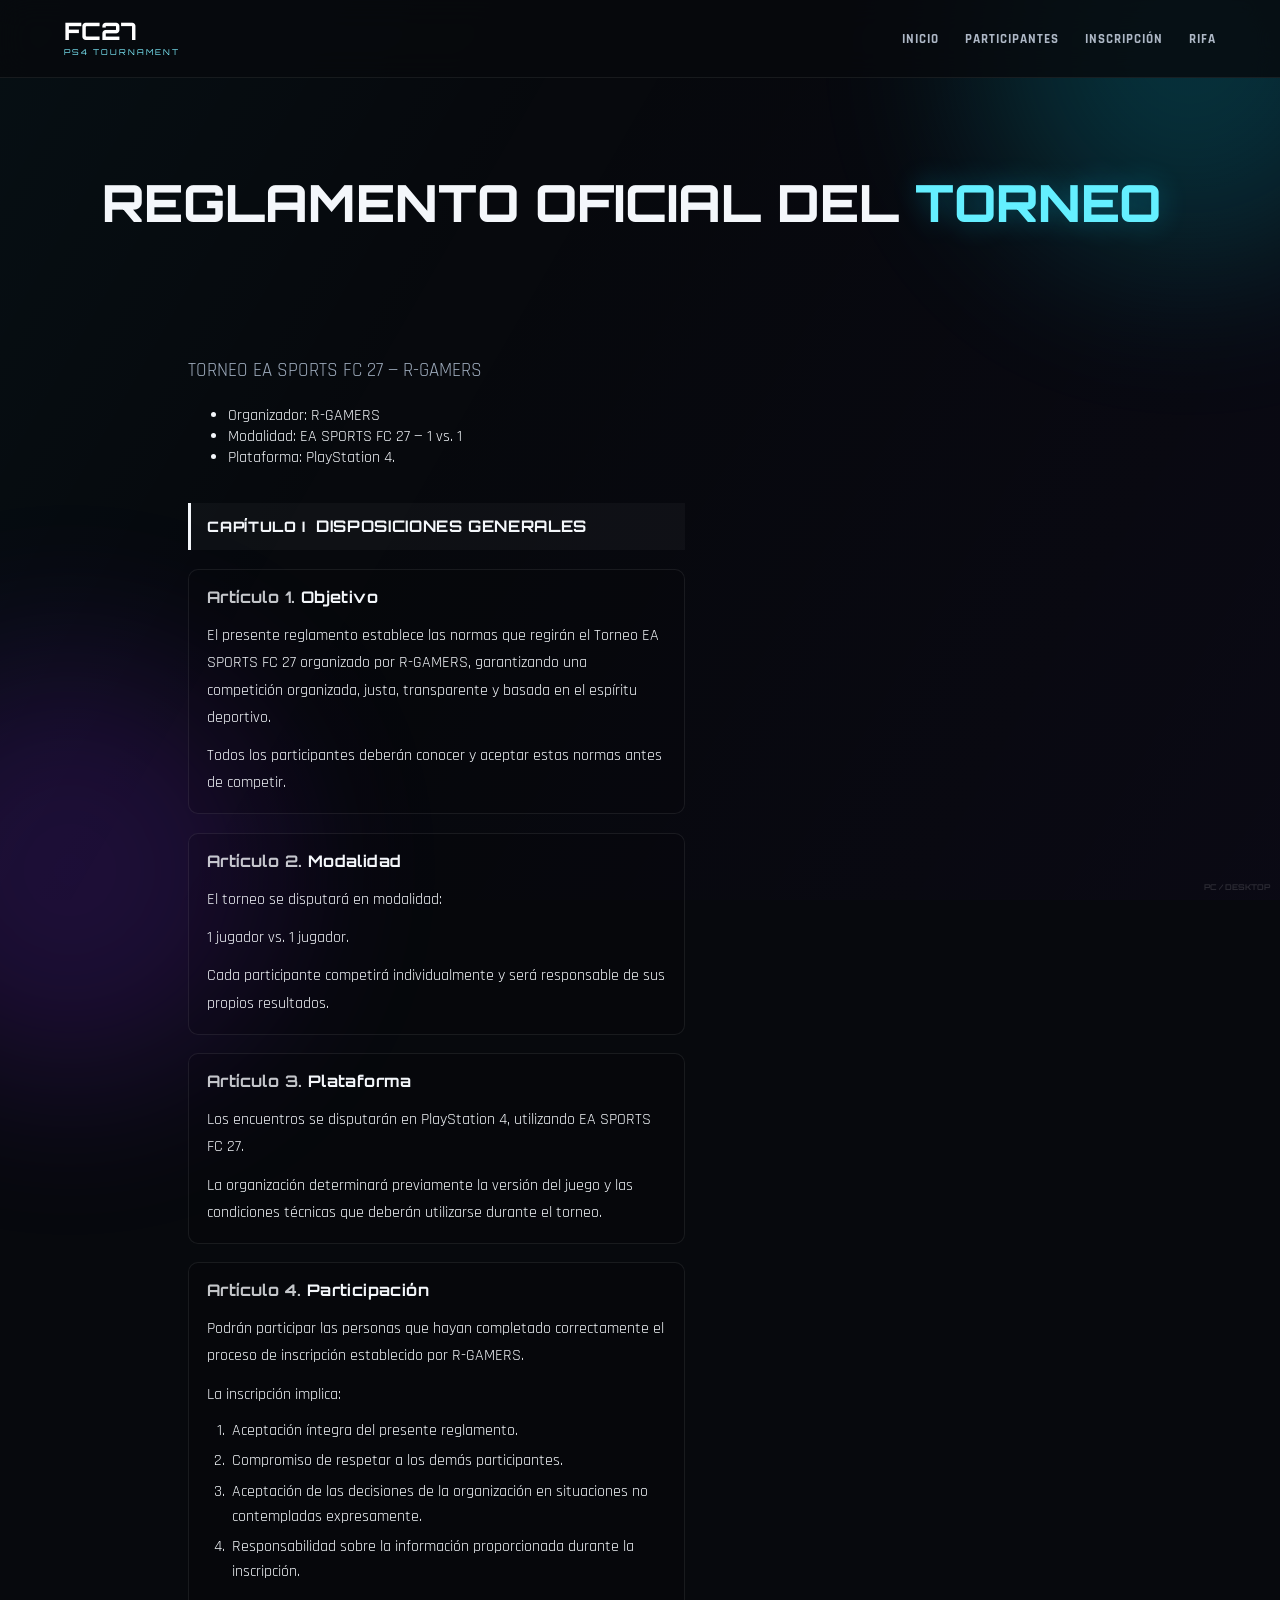
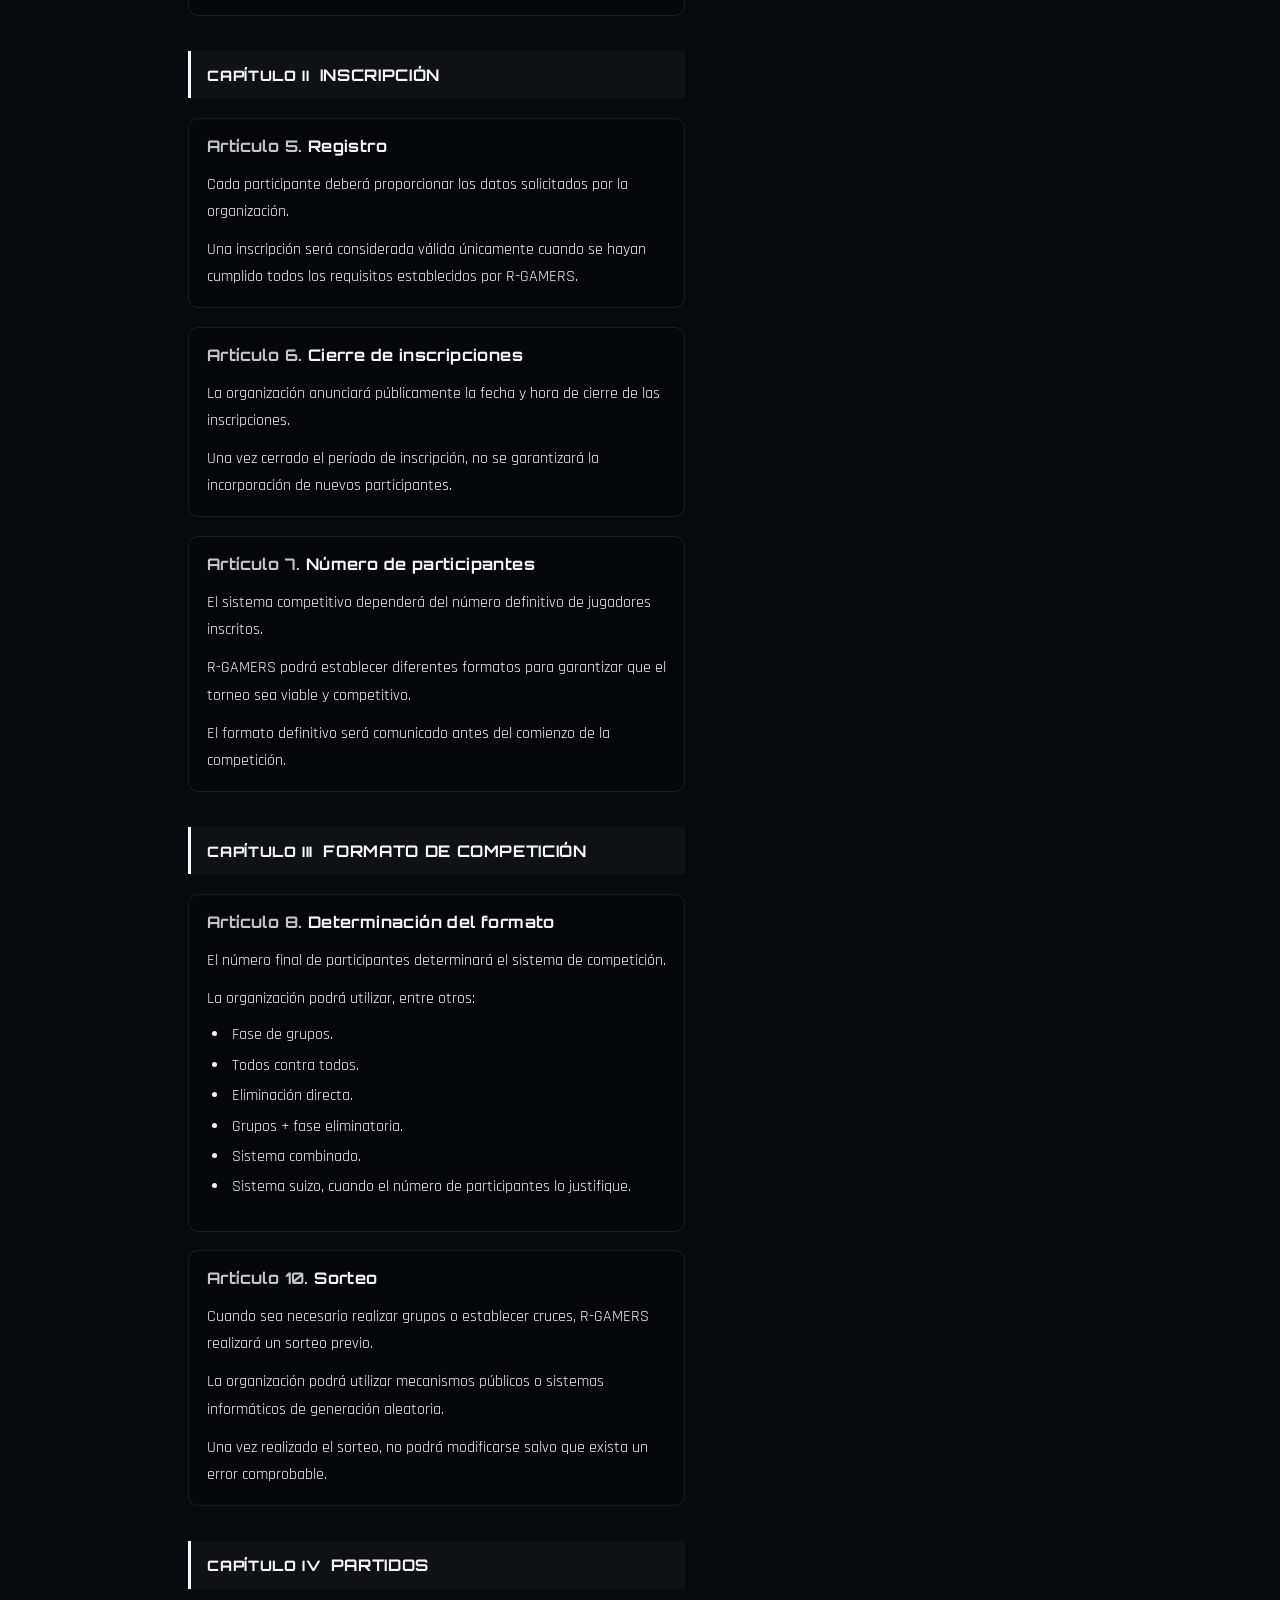
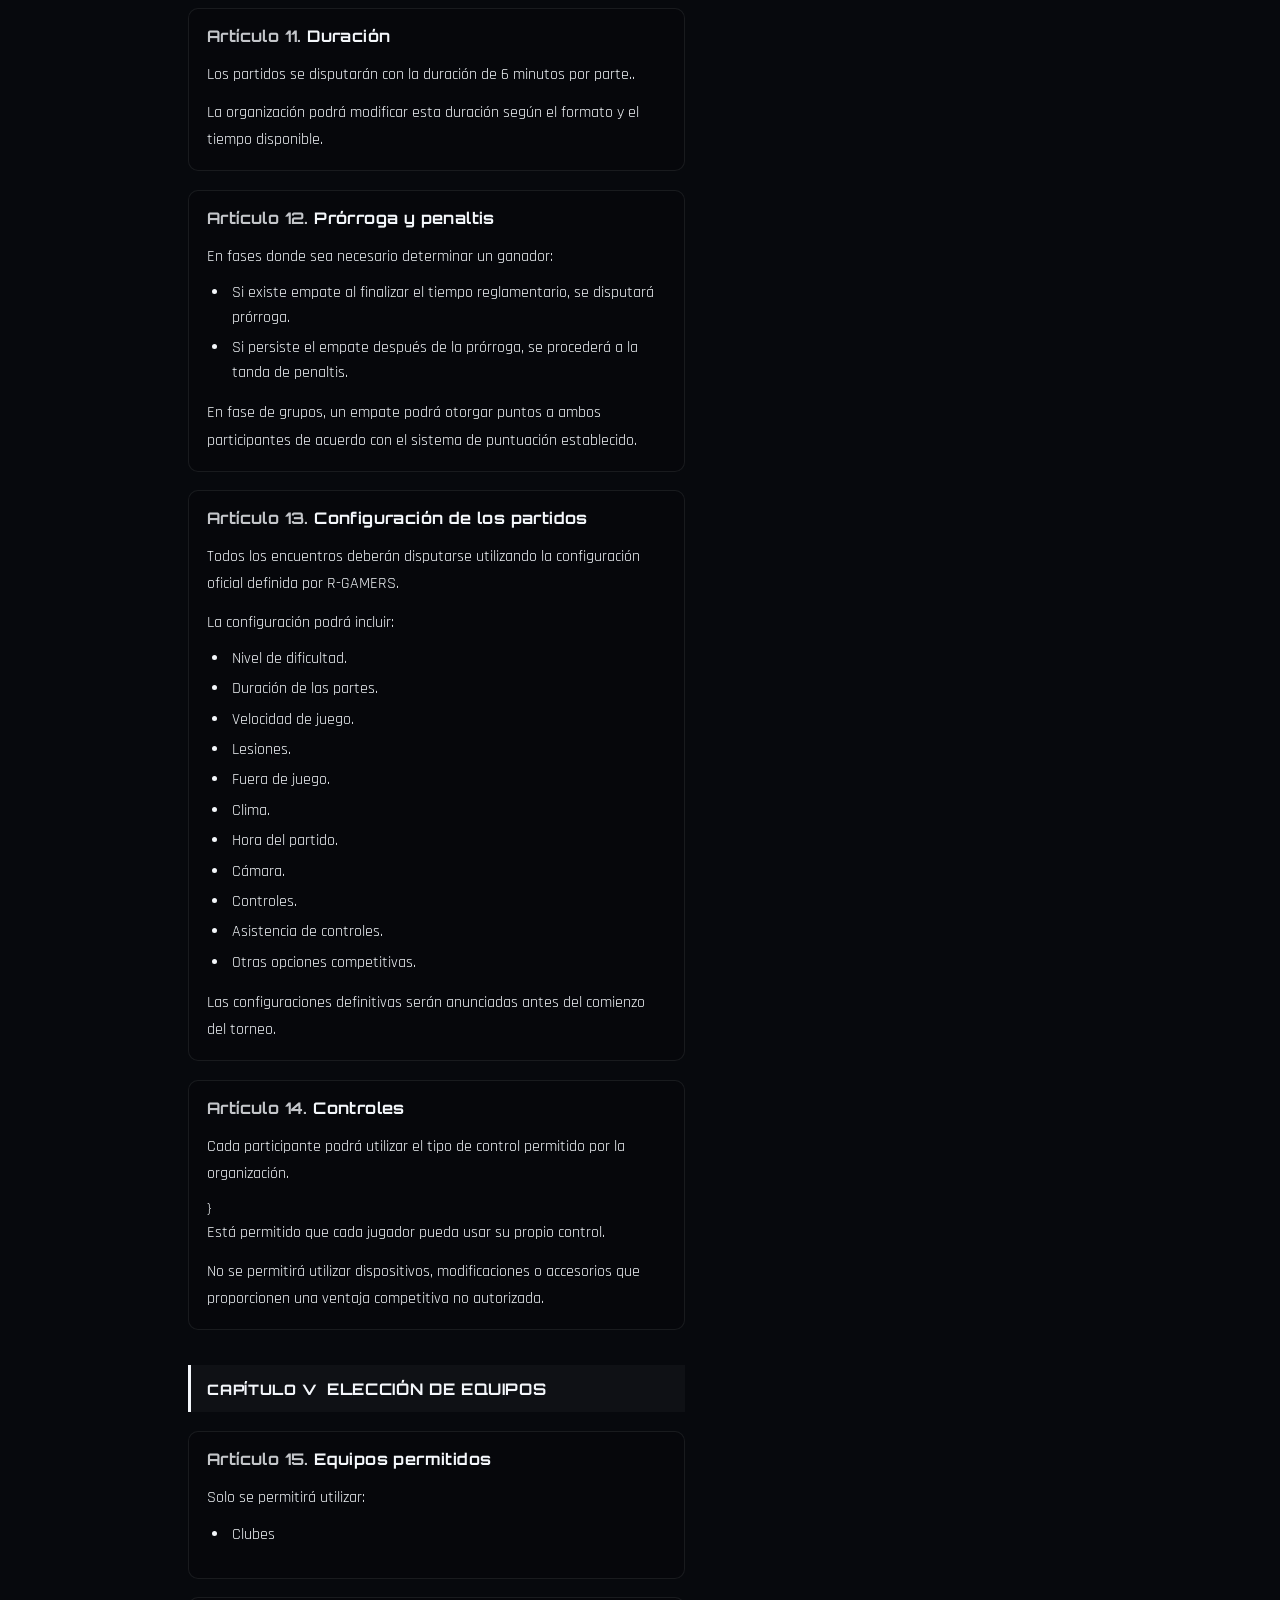
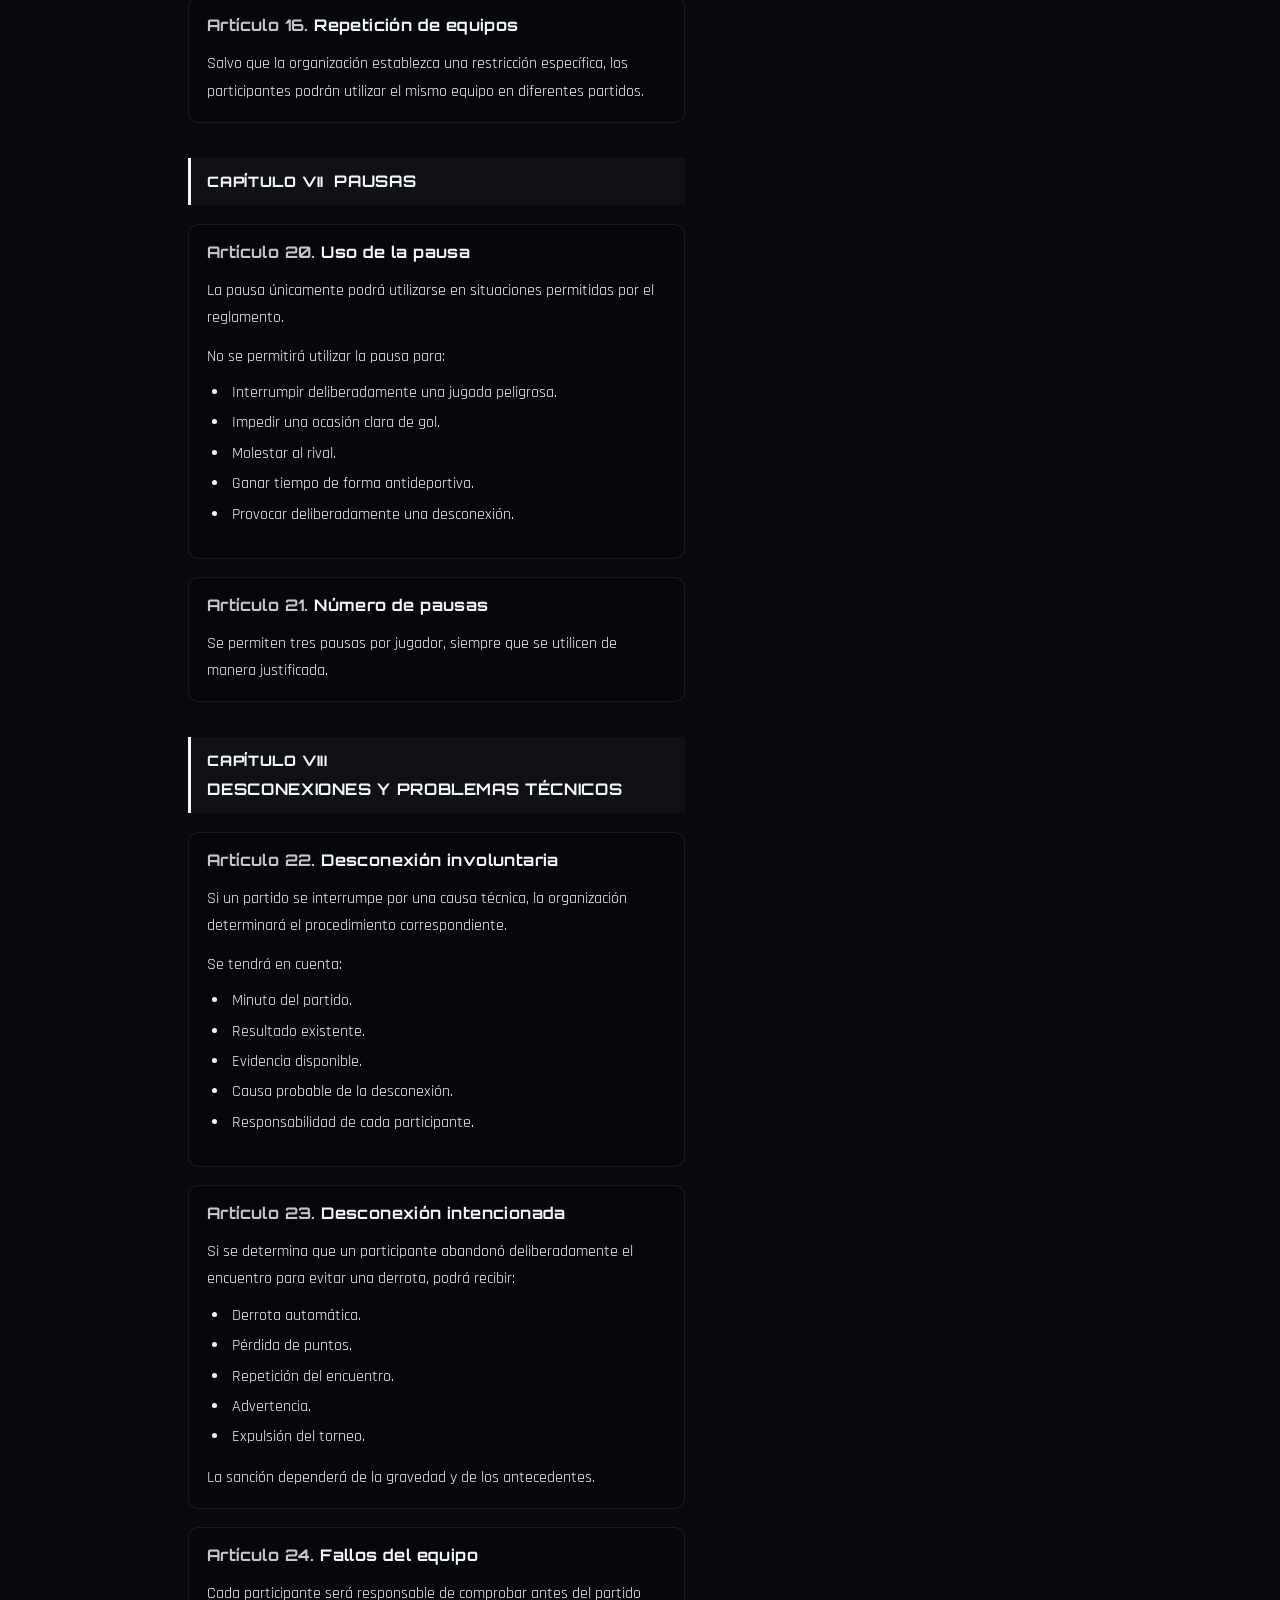
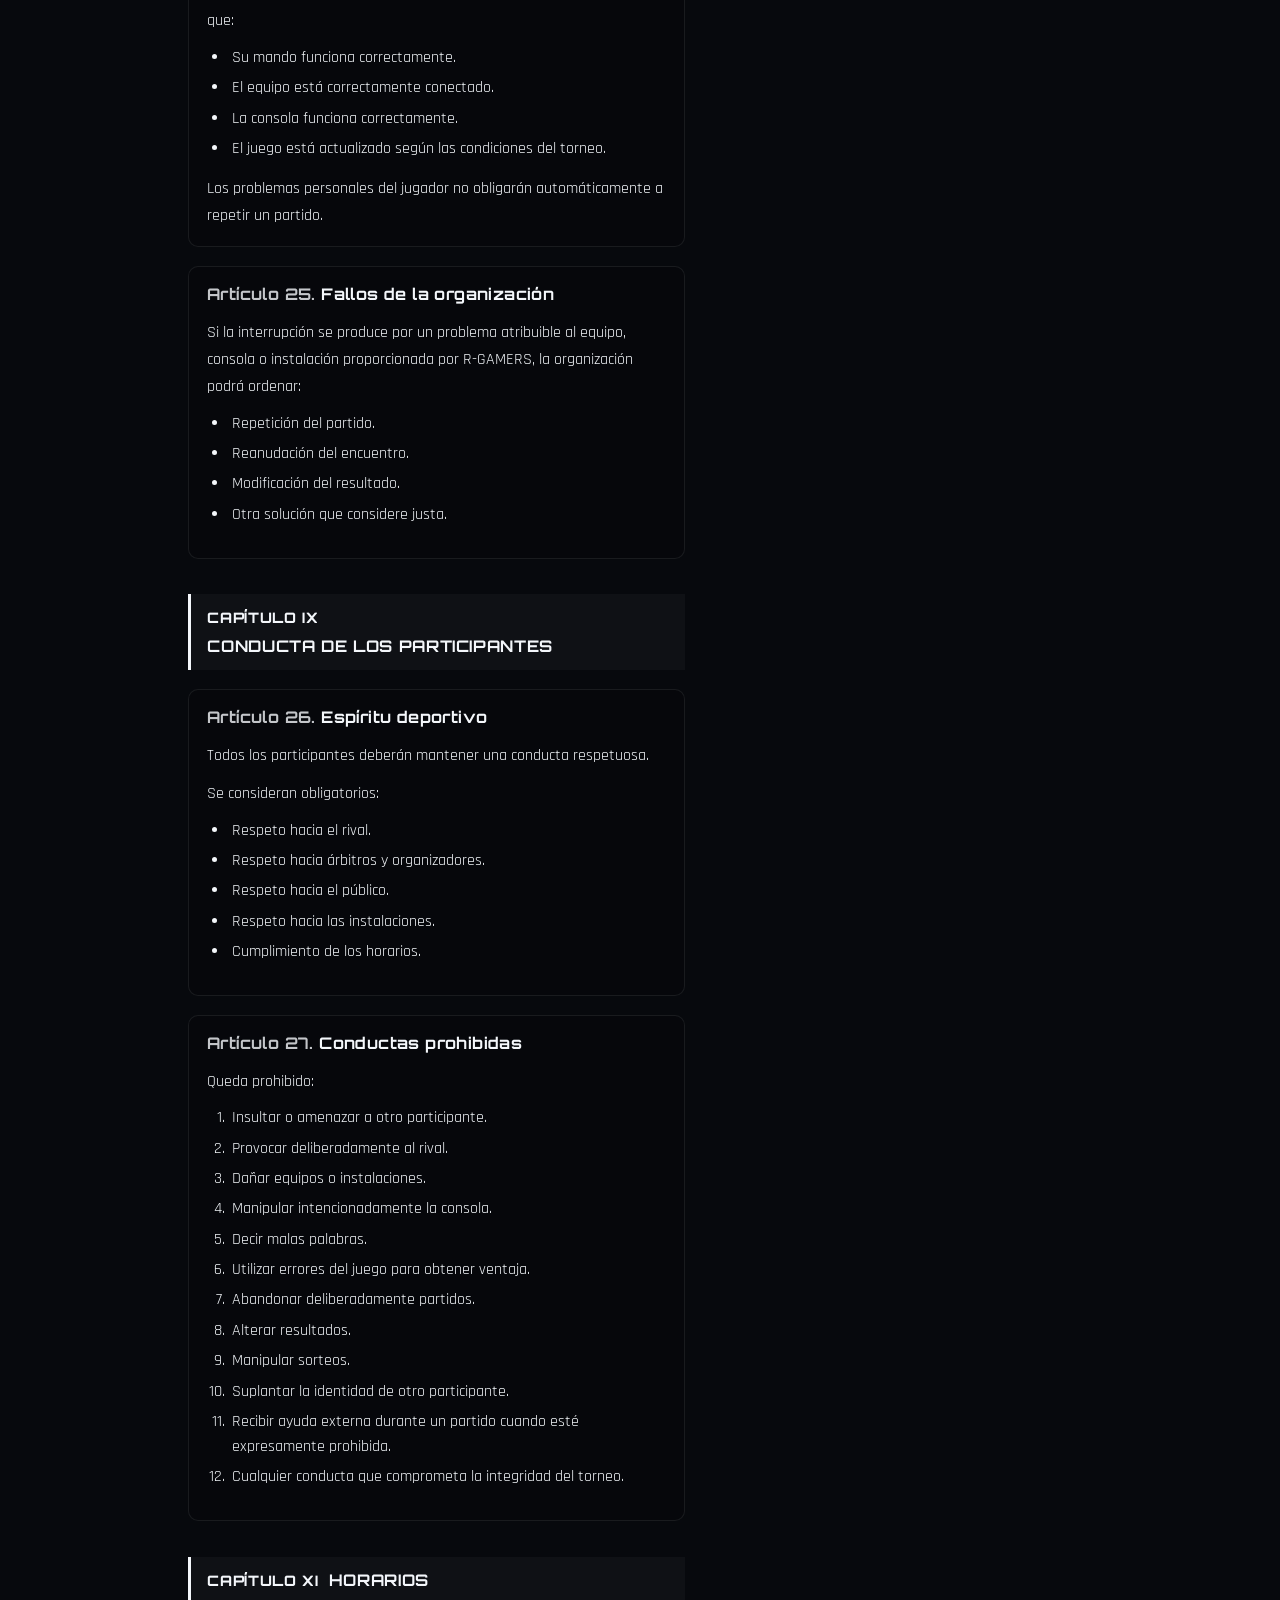
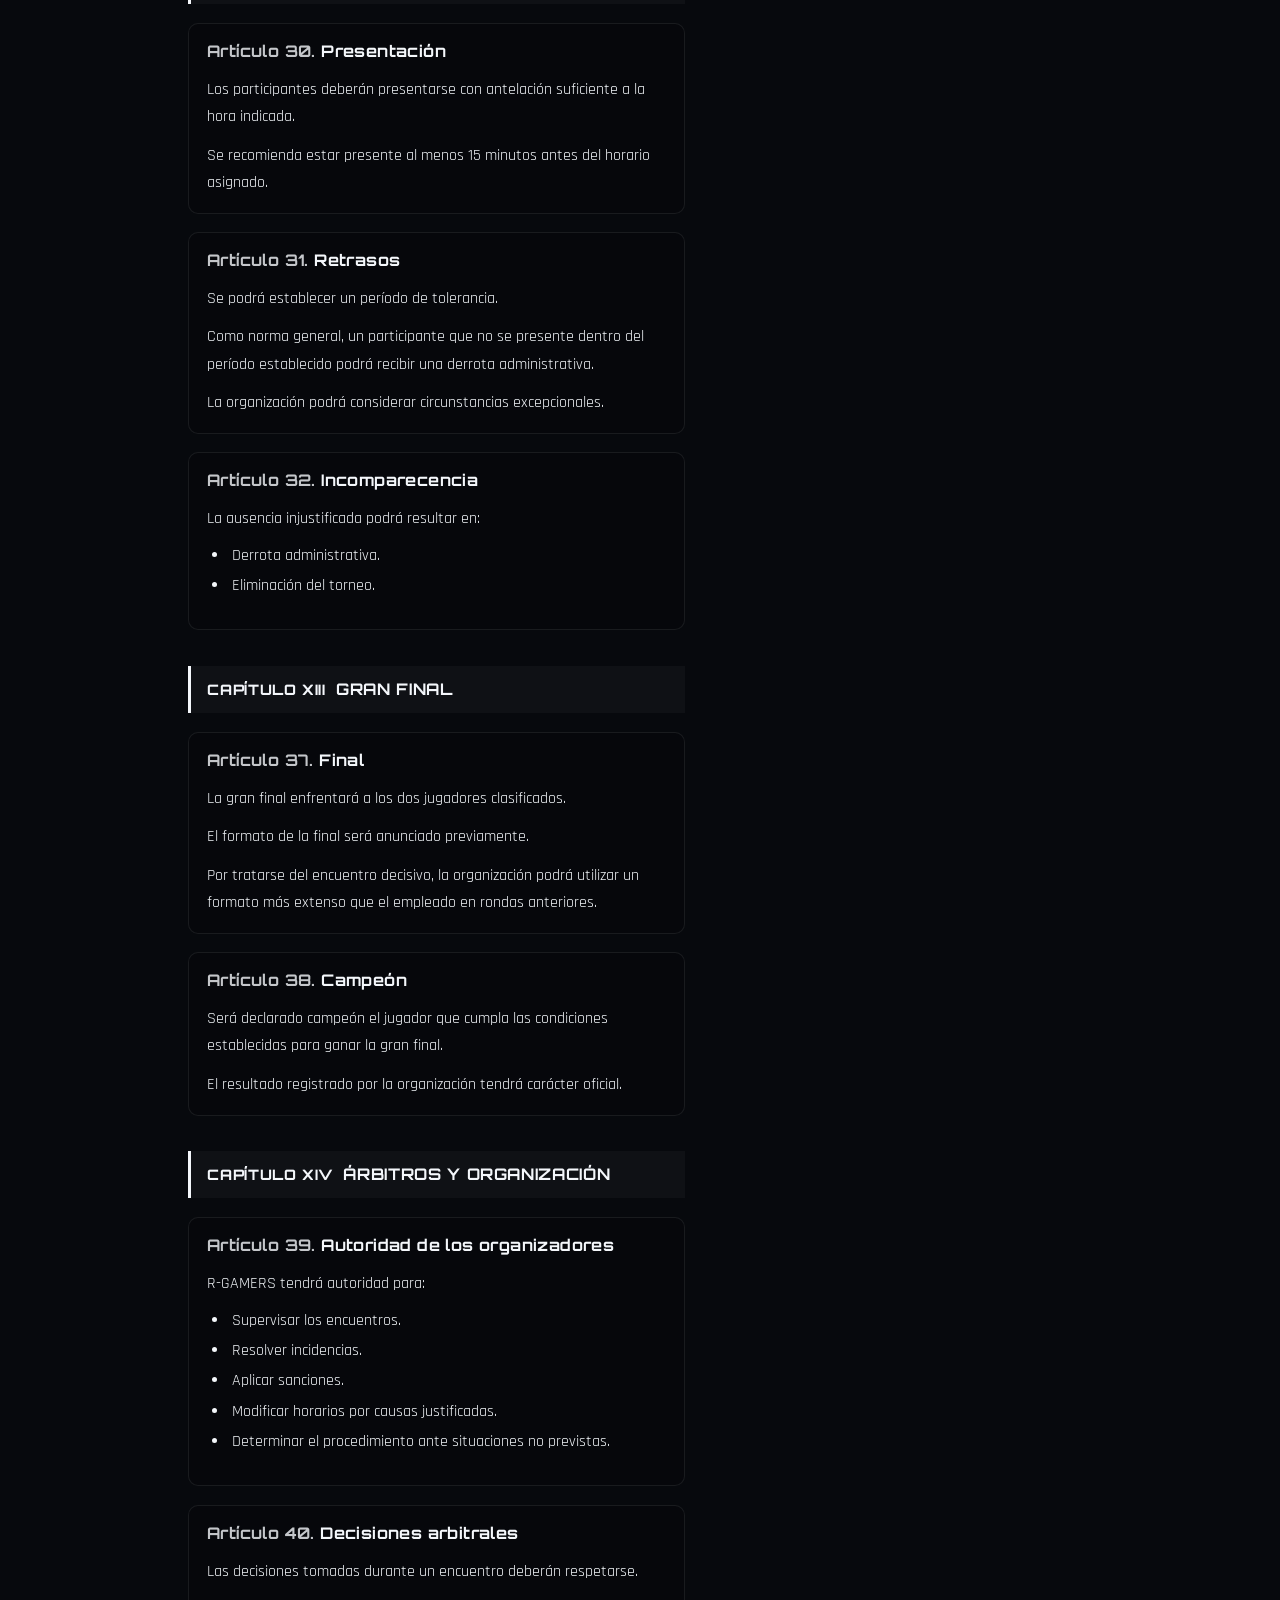
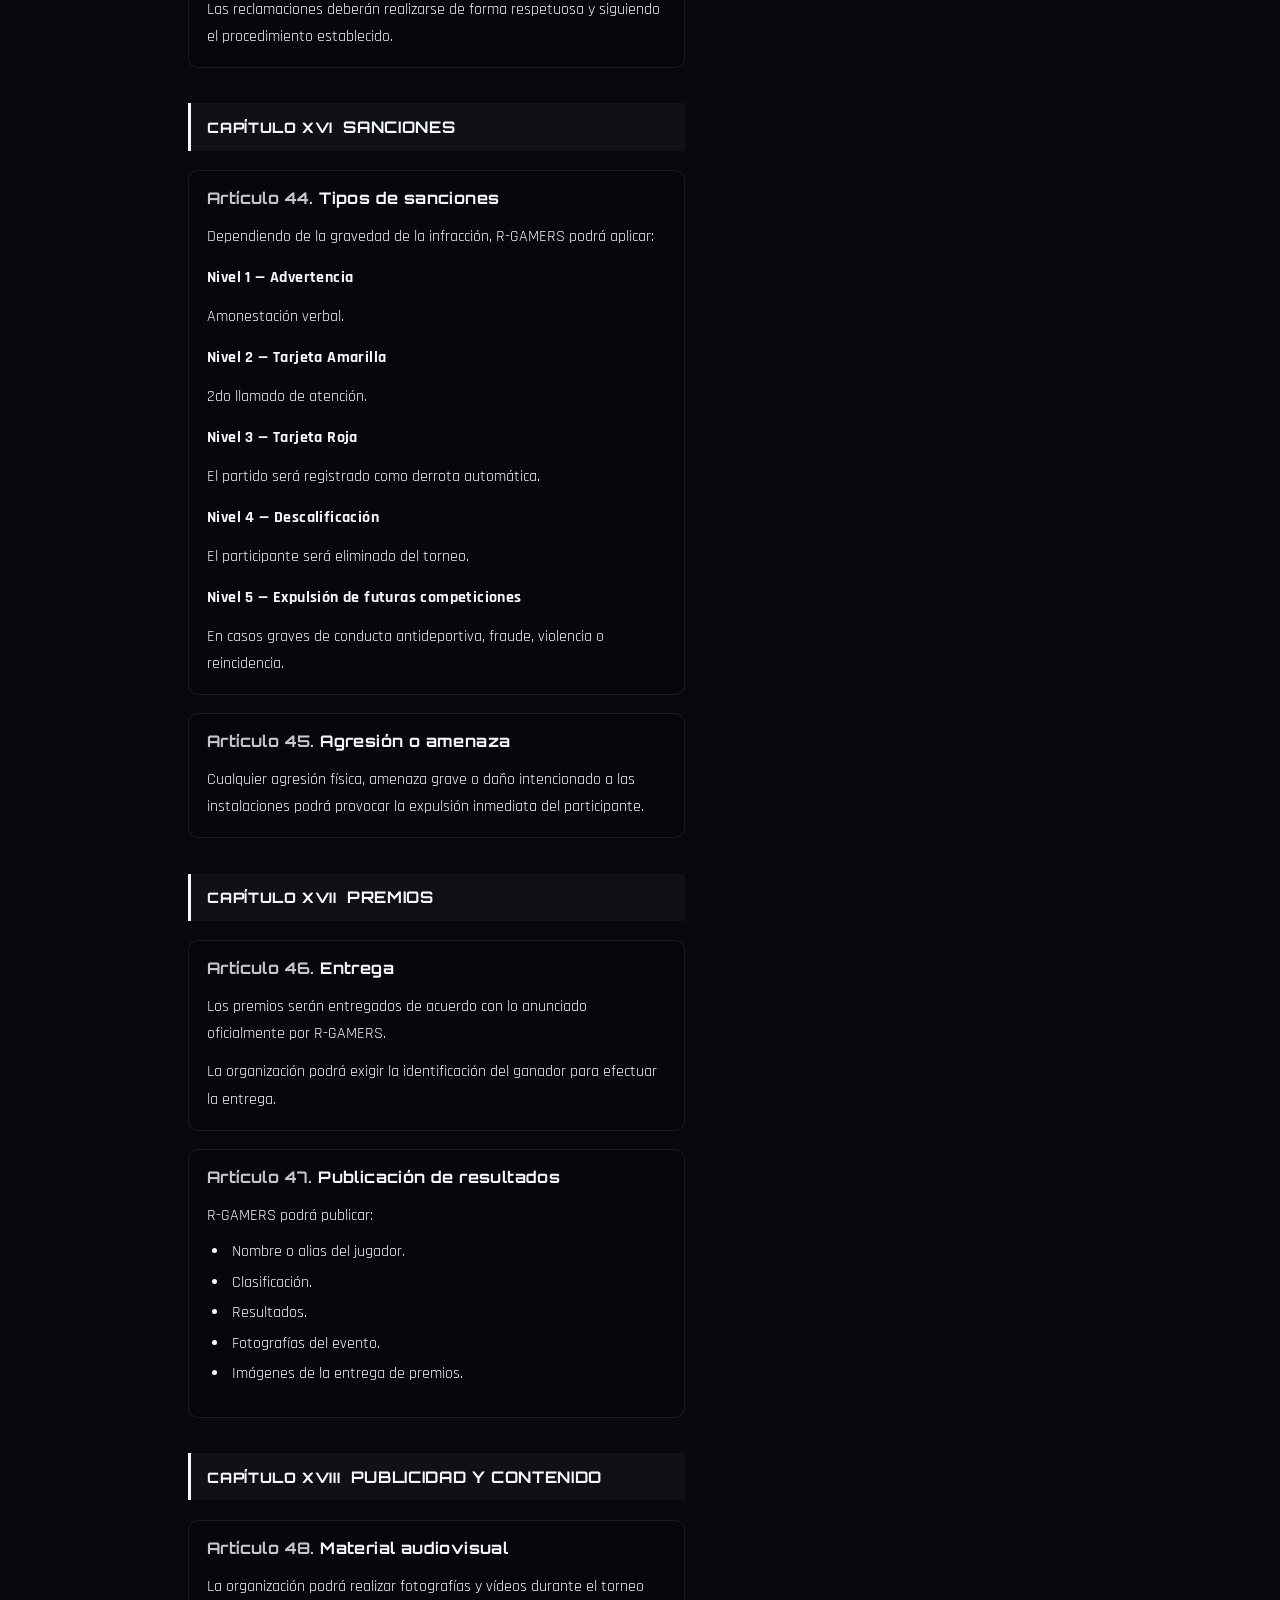
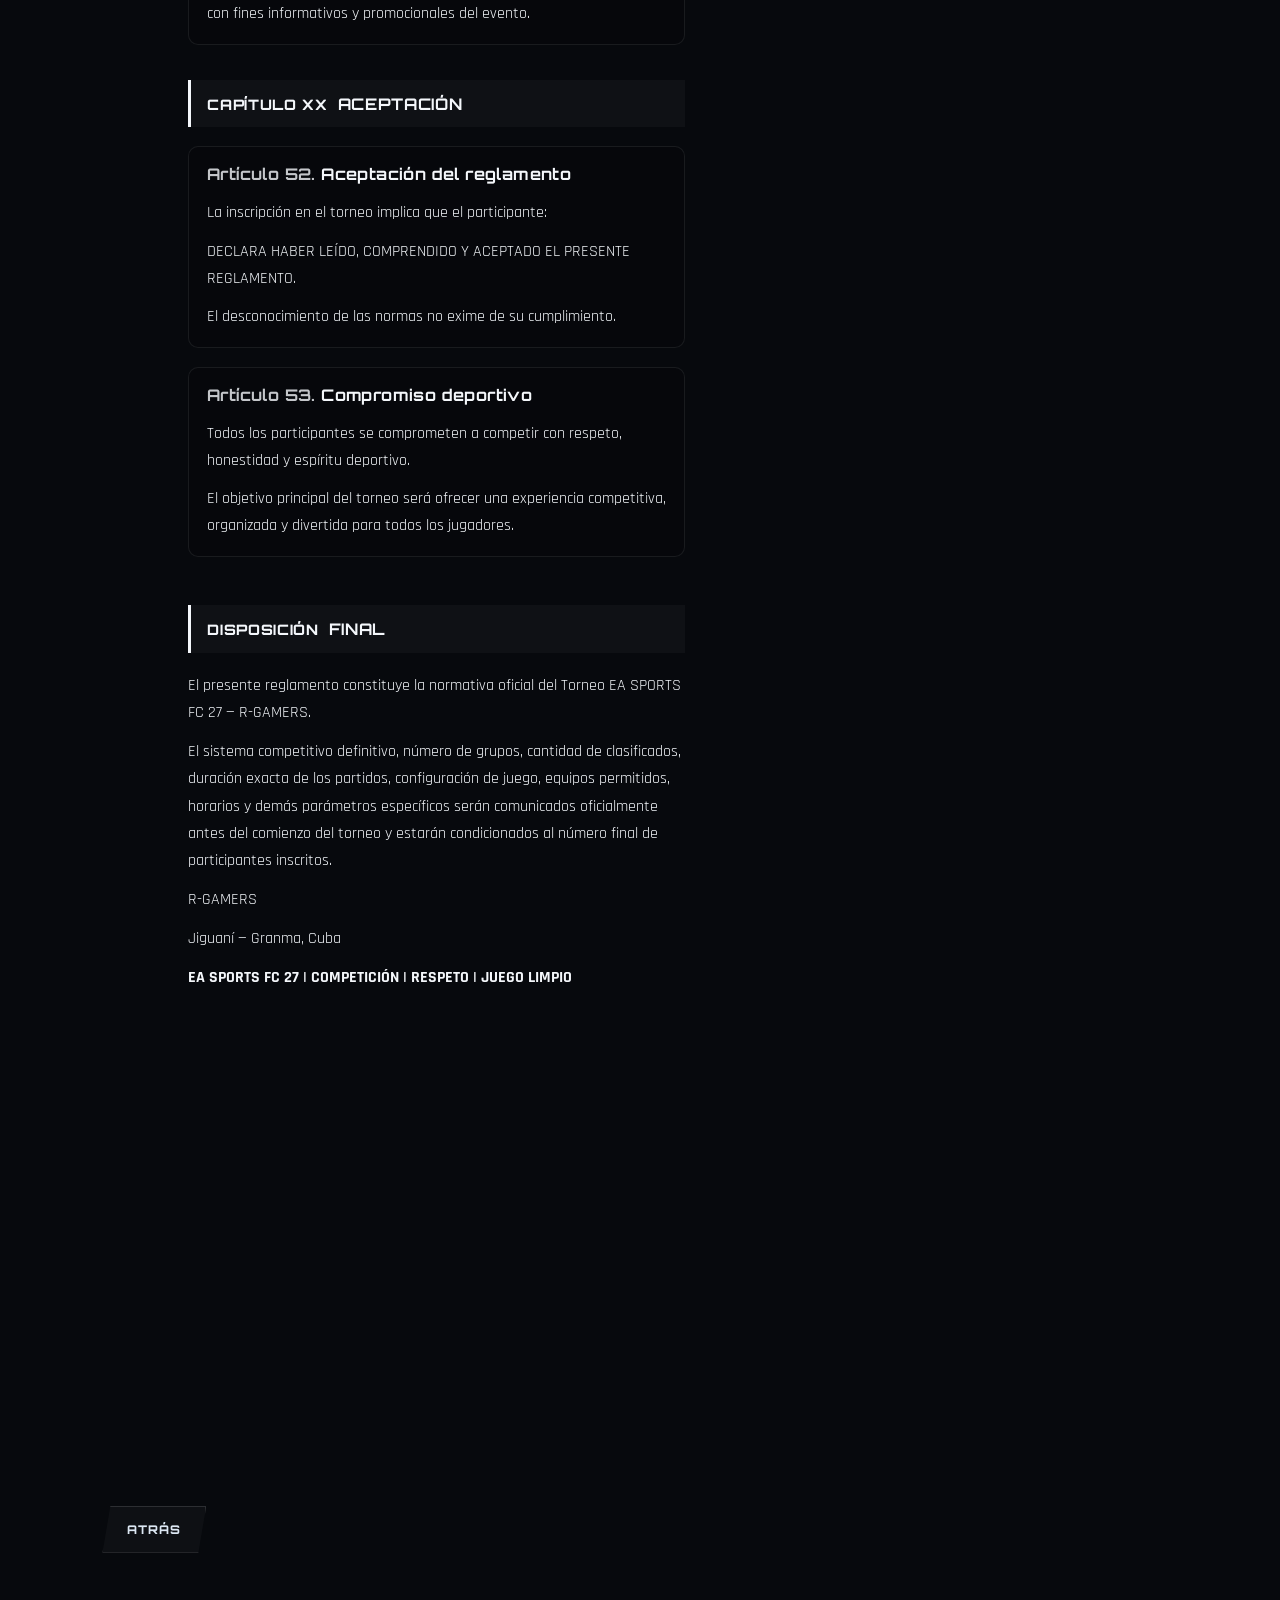
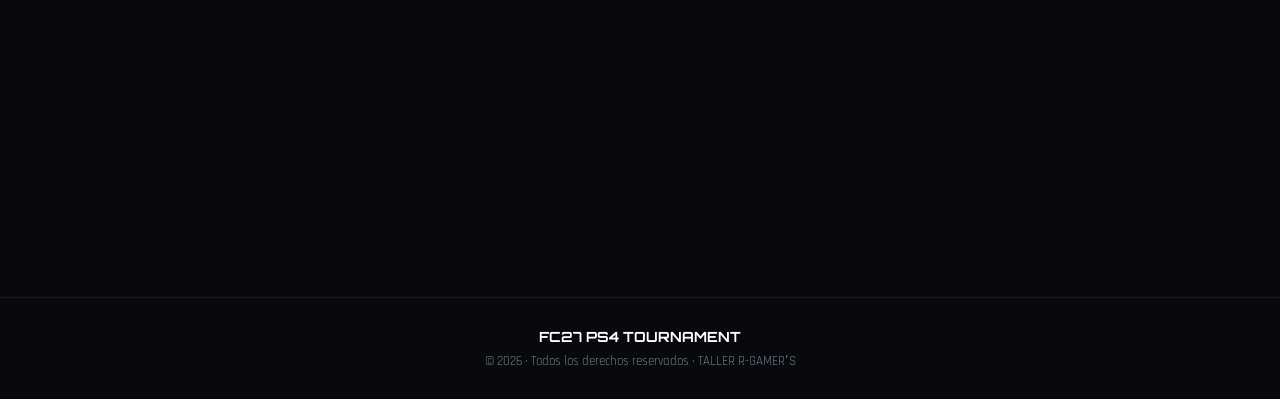
==== commit e6efedce: "Update reglas.html" ====
--- a/reglas.html
+++ b/reglas.html
@@ -1,3 +1,4 @@
+
 <!DOCTYPE html>
 <html lang="es">
 <head>
@@ -252,22 +253,6 @@
                     </article>
 
                     <article class="reglamento-article">
-                        <h3><span>Artículo 9.</span> Ejemplo de distribución</h3>
-                        <div class="article-content">
-<p>Como referencia, R-GAMERS podrá utilizar:</p>
-<p class="article-subheading">4–7 jugadores:</p>
-<p>Liga o todos contra todos, seguida de una final o fase final.</p>
-<p class="article-subheading">8–15 jugadores:</p>
-<p>Fase de grupos y posteriormente eliminatorias.</p>
-<p class="article-subheading">16–31 jugadores:</p>
-<p>Fase de grupos + dieciseisavos/octavos, según corresponda.</p>
-<p class="article-subheading">32 o más jugadores:</p>
-<p>Fase de grupos o sistema suizo + fase eliminatoria.</p>
-<p>Estos rangos son orientativos. La organización podrá adaptar el formato para conseguir una competición equilibrada.</p>
-                        </div>
-                    </article>
-
-                    <article class="reglamento-article">
                         <h3><span>Artículo 10.</span> Sorteo</h3>
                         <div class="article-content">
 <p>Cuando sea necesario realizar grupos o establecer cruces, R-GAMERS realizará un sorteo previo.</p>
@@ -286,9 +271,7 @@
                     <article class="reglamento-article">
                         <h3><span>Artículo 11.</span> Duración</h3>
                         <div class="article-content">
-<p>Los partidos se disputarán con la duración establecida por la organización antes del inicio del torneo.</p>
-<p>Como configuración recomendada:</p>
-<p>6 minutos por parte.</p>
+<p>Los partidos se disputarán con la duración de 6 minutos por parte..</p>
 <p>La organización podrá modificar esta duración según el formato y el tiempo disponible.</p>
                         </div>
                     </article>
@@ -315,7 +298,8 @@
                     <article class="reglamento-article">
                         <h3><span>Artículo 14.</span> Controles</h3>
                         <div class="article-content">
-<p>Cada participante podrá utilizar el tipo de control permitido por la organización.</p>
+<p>Cada participante podrá utilizar el tipo de control permitido por la organización.</p>}
+<p>Está permitido que cada jugador pueda usar su propio control.</p>                          
 <p>No se permitirá utilizar dispositivos, modificaciones o accesorios que proporcionen una ventaja competitiva no autorizada.</p>
                         </div>
                     </article>
@@ -330,9 +314,8 @@
                     <article class="reglamento-article">
                         <h3><span>Artículo 15.</span> Equipos permitidos</h3>
                         <div class="article-content">
-<p>La organización establecerá antes del torneo si se permitirá utilizar:</p>
-<ul class="article-list"><li>Clubes.</li><li>Selecciones nacionales.</li><li>Equipos femeninos.</li><li>Equipos masculinos.</li><li>Equipos especiales o de eventos.</li><li>Cualquier otro contenido disponible en el juego.</li></ul>
-<p>La lista definitiva será comunicada antes de la competición.</p>
+<p>Solo se permitirá utilizar:</p>
+<ul class="article-list"><li>Clubes</li></ul>
                         </div>
                     </article>
 
@@ -340,45 +323,9 @@
                         <h3><span>Artículo 16.</span> Repetición de equipos</h3>
                         <div class="article-content">
 <p>Salvo que la organización establezca una restricción específica, los participantes podrán utilizar el mismo equipo en diferentes partidos.</p>
-<p>La organización podrá implementar un sistema de prohibición o limitación de equipos si considera que existe una ventaja competitiva excesiva.</p>
-                        </div>
-                    </article>
-
-                    <article class="reglamento-article">
-                        <h3><span>Artículo 17.</span> Equipo utilizado durante una serie</h3>
-                        <div class="article-content">
-<p>Cuando una eliminatoria se dispute al mejor de varios partidos, la organización podrá establecer:</p>
-<p class="article-subheading">Opción A: cada jugador puede utilizar cualquier equipo permitido en cada partido.</p>
-<p class="article-subheading">Opción B: el jugador deberá mantener el mismo equipo durante toda la serie.</p>
-<p>La modalidad seleccionada será anunciada antes de comenzar la competición.</p>
-                        </div>
-                    </article>
-                </section>
-
-                <section class="reglamento-chapter">
-                    <div class="chapter-title">
-                        <span class="chapter-number">CAPÍTULO VI</span>
-                        <span class="chapter-name">SISTEMA DE PUNTUACIÓN</span>
-                    </div>
-
-                    <article class="reglamento-article">
-                        <h3><span>Artículo 18.</span> Fase de grupos</h3>
-                        <div class="article-content">
-<p>Cuando exista fase de grupos se aplicará, salvo modificación previa:</p>
-<ul class="article-list"><li>Victoria: 3 puntos</li><li>Empate: 1 punto</li><li>Derrota: 0 puntos</li></ul>
-                        </div>
-                    </article>
-
-                    <article class="reglamento-article">
-                        <h3><span>Artículo 19.</span> Criterios de desempate</h3>
-                        <div class="article-content">
-<p>Si dos o más jugadores terminan con la misma cantidad de puntos, se aplicarán, en este orden, los siguientes criterios:</p>
-<ol class="article-list"><li>Diferencia de goles.</li><li>Goles a favor.</li><li>Resultado del enfrentamiento directo.</li><li>Diferencia de goles en enfrentamientos entre los empatados.</li><li>Goles a favor en enfrentamientos entre los empatados.</li><li>Partido de desempate, si la organización lo considera necesario.</li><li>Sorteo, como último recurso.</li></ol>
-<p>La organización podrá adaptar el orden de desempate al formato utilizado.</p>
-                        </div>
-                    </article>
-                </section>
-
+                        </div>
+                    </article>
+              
                 <section class="reglamento-chapter">
                     <div class="chapter-title">
                         <span class="chapter-number">CAPÍTULO VII</span>
@@ -397,8 +344,7 @@
                     <article class="reglamento-article">
                         <h3><span>Artículo 21.</span> Número de pausas</h3>
                         <div class="article-content">
-<p>La organización podrá establecer un número máximo de pausas por jugador y partido.</p>
-<p>Como referencia, podrán permitirse tres pausas por jugador, siempre que se utilicen de manera justificada.</p>
+<p>Se permiten tres pausas por jugador, siempre que se utilicen de manera justificada.</p>
                         </div>
                     </article>
                 </section>
@@ -464,32 +410,7 @@
                         <h3><span>Artículo 27.</span> Conductas prohibidas</h3>
                         <div class="article-content">
 <p>Queda prohibido:</p>
-<ol class="article-list"><li>Insultar o amenazar a otro participante.</li><li>Provocar deliberadamente al rival.</li><li>Dañar equipos o instalaciones.</li><li>Manipular intencionadamente la consola.</li><li>Utilizar exploits o errores del juego para obtener ventaja.</li><li>Utilizar software o hardware no autorizado.</li><li>Abandonar deliberadamente partidos.</li><li>Alterar resultados.</li><li>Manipular sorteos.</li><li>Suplantar la identidad de otro participante.</li><li>Recibir ayuda externa durante un partido cuando esté expresamente prohibida.</li><li>Cualquier conducta que comprometa la integridad del torneo.</li></ol>
-                        </div>
-                    </article>
-                </section>
-
-                <section class="reglamento-chapter">
-                    <div class="chapter-title">
-                        <span class="chapter-number">CAPÍTULO X</span>
-                        <span class="chapter-name">EXPLOITS, TRAMPAS Y VENTAJAS ILEGALES</span>
-                    </div>
-
-                    <article class="reglamento-article">
-                        <h3><span>Artículo 28.</span> Juego limpio</h3>
-                        <div class="article-content">
-<p>Los participantes deberán utilizar exclusivamente las mecánicas normales del juego.</p>
-<p>Está prohibido explotar:</p>
-<ul class="article-list"><li>Bugs.</li><li>Glitches.</li><li>Errores de programación.</li><li>Fallos de conexión provocados deliberadamente.</li><li>Configuraciones no autorizadas.</li><li>Modificaciones del juego.</li><li>Cualquier mecanismo destinado a obtener una ventaja injusta.</li></ul>
-                        </div>
-                    </article>
-
-                    <article class="reglamento-article">
-                        <h3><span>Artículo 29.</span> Investigación</h3>
-                        <div class="article-content">
-<p>Cuando exista una sospecha razonable de conducta irregular, R-GAMERS podrá investigar el caso.</p>
-<p>La organización podrá solicitar:</p>
-<ul class="article-list"><li>Repetición de la situación.</li><li>Evidencia fotográfica.</li><li>Vídeo.</li><li>Testimonios.</li><li>Revisión del partido.</li></ul>
+<ol class="article-list"><li>Insultar o amenazar a otro participante.</li><li>Provocar deliberadamente al rival.</li><li>Dañar equipos o instalaciones.</li><li>Manipular intencionadamente la consola.</li><li>Decir malas palabras.</li><li>Utilizar errores del juego para obtener ventaja.</li><li>Abandonar deliberadamente partidos.</li><li>Alterar resultados.</li><li>Manipular sorteos.</li><li>Suplantar la identidad de otro participante.</li><li>Recibir ayuda externa durante un partido cuando esté expresamente prohibida.</li><li>Cualquier conducta que comprometa la integridad del torneo.</li></ol>
                         </div>
                     </article>
                 </section>
@@ -521,48 +442,7 @@
                         <h3><span>Artículo 32.</span> Incomparecencia</h3>
                         <div class="article-content">
 <p>La ausencia injustificada podrá resultar en:</p>
-<ul class="article-list"><li>Derrota administrativa.</li><li>Eliminación del torneo.</li><li>Sustitución por otro participante, cuando corresponda.</li></ul>
-                        </div>
-                    </article>
-                </section>
-
-                <section class="reglamento-chapter">
-                    <div class="chapter-title">
-                        <span class="chapter-number">CAPÍTULO XII</span>
-                        <span class="chapter-name">FASE ELIMINATORIA</span>
-                    </div>
-
-                    <article class="reglamento-article">
-                        <h3><span>Artículo 33.</span> Clasificación</h3>
-                        <div class="article-content">
-<p>Dependiendo del número de participantes, podrán clasificarse a la fase eliminatoria:</p>
-<ul class="article-list"><li>4 jugadores.</li><li>8 jugadores.</li><li>16 jugadores.</li><li>32 jugadores.</li></ul>
-<p>La cantidad definitiva dependerá del formato anunciado.</p>
-                        </div>
-                    </article>
-
-                    <article class="reglamento-article">
-                        <h3><span>Artículo 34.</span> Eliminación directa</h3>
-                        <div class="article-content">
-<p>En la fase eliminatoria, el jugador que pierda una serie quedará eliminado.</p>
-<p>Los enfrentamientos podrán disputarse a:</p>
-<ul class="article-list"><li>Un solo partido.</li><li>Dos partidos.</li><li>Mejor de tres.</li><li>Otro sistema previamente anunciado.</li></ul>
-                        </div>
-                    </article>
-
-                    <article class="reglamento-article">
-                        <h3><span>Artículo 35.</span> Semifinales</h3>
-                        <div class="article-content">
-<p>Las semifinales se disputarán bajo el formato establecido por la organización.</p>
-<p>Los ganadores avanzarán a la gran final.</p>
-                        </div>
-                    </article>
-
-                    <article class="reglamento-article">
-                        <h3><span>Artículo 36.</span> Tercer lugar</h3>
-                        <div class="article-content">
-<p>R-GAMERS podrá organizar un partido por el tercer lugar.</p>
-<p>La realización de este encuentro dependerá del calendario y del formato del torneo.</p>
+<ul class="article-list"><li>Derrota administrativa.</li><li>Eliminación del torneo.</li></ul>
                         </div>
                     </article>
                 </section>
@@ -613,39 +493,6 @@
                         </div>
                     </article>
 
-                    <article class="reglamento-article">
-                        <h3><span>Artículo 41.</span> Situaciones no contempladas</h3>
-                        <div class="article-content">
-<p>Cualquier situación no contemplada expresamente en este reglamento será resuelta por R-GAMERS buscando preservar:</p>
-<ol class="article-list"><li>La justicia competitiva.</li><li>La igualdad entre participantes.</li><li>La continuidad del torneo.</li><li>El espíritu deportivo.</li></ol>
-                        </div>
-                    </article>
-                </section>
-
-                <section class="reglamento-chapter">
-                    <div class="chapter-title">
-                        <span class="chapter-number">CAPÍTULO XV</span>
-                        <span class="chapter-name">RECLAMACIONES</span>
-                    </div>
-
-                    <article class="reglamento-article">
-                        <h3><span>Artículo 42.</span> Presentación de reclamaciones</h3>
-                        <div class="article-content">
-<p>Las reclamaciones deberán presentarse inmediatamente después del partido o dentro del plazo establecido por la organización.</p>
-<p>No serán consideradas reclamaciones basadas únicamente en desacuerdos personales con el resultado.</p>
-                        </div>
-                    </article>
-
-                    <article class="reglamento-article">
-                        <h3><span>Artículo 43.</span> Evidencias</h3>
-                        <div class="article-content">
-<p>Cuando sea necesario, el participante podrá presentar:</p>
-<ul class="article-list"><li>Fotografías.</li><li>Vídeos.</li><li>Capturas de pantalla.</li><li>Testimonios.</li><li>Cualquier otra evidencia relevante.</li></ul>
-<p>La organización determinará el valor de cada evidencia.</p>
-                        </div>
-                    </article>
-                </section>
-
                 <section class="reglamento-chapter">
                     <div class="chapter-title">
                         <span class="chapter-number">CAPÍTULO XVI</span>
@@ -657,11 +504,11 @@
                         <div class="article-content">
 <p>Dependiendo de la gravedad de la infracción, R-GAMERS podrá aplicar:</p>
 <p class="article-subheading">Nivel 1 — Advertencia</p>
-<p>Para infracciones leves.</p>
-<p class="article-subheading">Nivel 2 — Penalización</p>
-<p>Pérdida de puntos, pausas u otras ventajas competitivas.</p>
-<p class="article-subheading">Nivel 3 — Derrota administrativa</p>
-<p>El partido será registrado como derrota.</p>
+<p>Amonestación verbal.</p>
+<p class="article-subheading">Nivel 2 — Tarjeta Amarilla</p>
+<p>2do llamado de atención.</p>
+<p class="article-subheading">Nivel 3 — Tarjeta Roja</p>
+<p>El partido será registrado como derrota automática.</p>
 <p class="article-subheading">Nivel 4 — Descalificación</p>
 <p>El participante será eliminado del torneo.</p>
 <p class="article-subheading">Nivel 5 — Expulsión de futuras competiciones</p>
@@ -710,41 +557,8 @@
                         <h3><span>Artículo 48.</span> Material audiovisual</h3>
                         <div class="article-content">
 <p>La organización podrá realizar fotografías y vídeos durante el torneo con fines informativos y promocionales del evento.</p>
-<p>Los participantes deberán respetar las normas establecidas respecto al uso de estos materiales.</p>
-                        </div>
-                    </article>
-
-                    <article class="reglamento-article">
-                        <h3><span>Artículo 49.</span> Identidad del torneo</h3>
-                        <div class="article-content">
-<p>Los participantes no podrán utilizar la identidad visual, nombre o logotipo de R-GAMERS para representar oficialmente al torneo fuera de las autorizaciones correspondientes.</p>
-                        </div>
-                    </article>
-                </section>
-
-                <section class="reglamento-chapter">
-                    <div class="chapter-title">
-                        <span class="chapter-number">CAPÍTULO XIX</span>
-                        <span class="chapter-name">MODIFICACIONES DEL REGLAMENTO</span>
-                    </div>
-
-                    <article class="reglamento-article">
-                        <h3><span>Artículo 50.</span> Cambios antes del torneo</h3>
-                        <div class="article-content">
-<p>R-GAMERS podrá realizar modificaciones necesarias antes del inicio de la competición.</p>
-<p>Cualquier cambio relevante deberá ser comunicado a los participantes.</p>
-                        </div>
-                    </article>
-
-                    <article class="reglamento-article">
-                        <h3><span>Artículo 51.</span> Cambios durante el torneo</h3>
-                        <div class="article-content">
-<p>Una vez comenzada la competición, el reglamento no deberá modificarse salvo que exista:</p>
-<ul class="article-list"><li>Una circunstancia técnica grave.</li><li>Un error reglamentario.</li><li>Una situación que afecte seriamente la igualdad competitiva.</li><li>Una causa de fuerza mayor.</li></ul>
-<p>Cualquier modificación deberá buscar preservar la integridad del torneo.</p>
-                        </div>
-                    </article>
-                </section>
+                        </div>
+                    </article>
 
                 <section class="reglamento-chapter">
                     <div class="chapter-title">
--- a/css/styles.css
+++ b/css/styles.css
@@ -27,18 +27,164 @@
 .btn-ghost{border:1px solid #ffffff20;color:#dce7f3;background:#ffffff08}
 .hero-art{height:500px;position:relative;display:flex;align-items:center;justify-content:center}
 .controller-glow{position:absolute;width:330px;height:330px;background:#00d9ff22;border-radius:50%;filter:blur(35px)}
-.controller{font-size:170px;filter:drop-shadow(0 0 30px var(--cyan));transform:rotate(-12deg);animation:float 4s ease-in-out infinite}
-@keyframes float{50%{transform:translateY(-18px) rotate(-8deg)}}
-.hero-card{
-    position:absolute;
-    left:50%;
-    transform:translateX(-50%);
-    bottom:-16px;
-    padding:18px 22px;
-    background:#10151ed9;
-    border:1px solid #64efff44;
-    backdrop-filter:blur(15px);
-    box-shadow:0 20px 60px #0008;
+.controller1{font-size:170px;filter:drop-shadow(0 0 30px var(--cyan));transform:rotate(-12deg);animation:float 4s ease-in-out infinite}
+.controller {
+    position: relative;
+    width: 165px;
+    max-width: 72%;
+    filter: drop-shadow(0 0 30px var(--cyan));
+    animation: logoFloat 5s ease-in-out infinite;
+    z-index: 3;
+}
+
+.controller img {
+    display: block;
+    width: 100%;
+    height: auto;
+    position: relative;
+    z-index: 3;
+}
+.playstation-particles {
+    position: absolute;
+    inset: -45%;
+    pointer-events: none;
+    z-index: 2;
+}
+
+.playstation-particles span {
+    position: absolute;
+    font-family: Arial, sans-serif;
+    font-weight: 900;
+    font-size: 22px;
+    color: var(--cyan);
+    text-shadow:
+        0 0 6px #ffffff,
+        0 0 14px var(--cyan),
+        0 0 28px var(--cyan);
+
+    opacity: 0;
+    animation: psParticles 5s ease-in-out infinite;
+}
+.playstation-particles span:nth-child(1) {
+    left: 18%;
+    top: 55%;
+    animation-delay: 0s;
+}
+
+.playstation-particles span:nth-child(2) {
+    left: 35%;
+    top: 20%;
+    animation-delay: .8s;
+}
+
+.playstation-particles span:nth-child(3) {
+    left: 65%;
+    top: 18%;
+    animation-delay: 1.6s;
+}
+
+.playstation-particles span:nth-child(4) {
+    left: 82%;
+    top: 52%;
+    animation-delay: 2.4s;
+}
+
+.playstation-particles span:nth-child(5) {
+    left: 28%;
+    top: 75%;
+    animation-delay: 3.2s;
+}
+
+.playstation-particles span:nth-child(6) {
+    left: 72%;
+    top: 72%;
+    animation-delay: 4s;
+}
+
+.playstation-particles span:nth-child(7) {
+    left: 10%;
+    top: 35%;
+    animation-delay: 4.6s;
+}
+
+.playstation-particles span:nth-child(8) {
+    left: 88%;
+    top: 32%;
+    animation-delay: 5.2s;
+}
+@keyframes psParticles {
+
+    0% {
+        opacity: 0;
+        transform: translate(0, 0) scale(.4) rotate(0deg);
+    }
+
+    15% {
+        opacity: 1;
+    }
+
+    50% {
+        opacity: .85;
+        transform: translate(
+            calc(var(--move-x, 0px)),
+            -45px
+        ) scale(1) rotate(25deg);
+    }
+
+    80% {
+        opacity: .35;
+    }
+
+    100% {
+        opacity: 0;
+        transform: translate(
+            calc(var(--move-x, 0px)),
+            -90px
+        ) scale(.3) rotate(70deg);
+    }
+}
+@keyframes logoFloat {
+   40% {
+        transform: translate(0px, -8px) rotate(1deg);
+    }
+}
+.hero-card {
+    position: absolute;
+    left: 50%;
+    bottom: -65px;
+    transform: translateX(-50%);
+
+    width: 260px;
+    padding: 18px 24px;
+
+    text-align: center;
+
+    background: var(--panel);
+
+    border: 0;
+
+    clip-path: polygon(
+        8px 0,
+        100% 0,
+        calc(100% - 8px) 100%,
+        0 100%
+    );
+
+    box-shadow:
+        0 0 25px #00d9ff22,
+        0 20px 50px #0008;
+
+    backdrop-filter: blur(15px);
+
+    z-index: 4;        
+}
+.hero-card::before {
+    content: "";
+    position: absolute;
+    inset: 0;
+    border: 1px solid #64efff55;
+    clip-path: inherit;
+    pointer-events: none;
 }
 .hero-card span,.hero-card small{display:block;color:#8493a4;font-size:11px;letter-spacing:2px}
 .hero-card strong{display:block;color:var(--cyan);font:800 22px Orbitron;margin:7px 0}
@@ -56,7 +202,7 @@
 .roster{display:grid;grid-template-columns:repeat(4,minmax(0,1fr));gap:16px}
 .player-card{position:relative;overflow:hidden;min-height:300px;border:1px solid #ffffff12;background:linear-gradient(145deg,#121925,#090d13);transition:.25s}
 .player-card:hover{transform:translateY(-4px);border-color:#64efff55;box-shadow:0 15px 40px #0008}
-.player-photo{height:150px;display:flex;align-items:center;justify-content:center;background:radial-gradient(circle at center,#64efff18,transparent 65%);overflow:hidden}
+.player-photo{height:260px;display:flex;align-items:center;justify-content:center;background:radial-gradient(circle at center,#64efff18,transparent 65%);overflow:hidden}
 .player-photo img{width:100%;height:100%;object-fit:cover}.avatar-fallback{font-size:65px;filter:drop-shadow(0 0 18px var(--cyan))}
 .player-number{position:absolute;top:12px;right:12px;font:700 12px Orbitron;color:var(--cyan);background:#07090dcc;padding:6px 9px}
 .player-info{padding:18px}.player-info>span1{font-size:10px;letter-spacing:2px;color:#56d229}.player-info h3{font:700 20px Orbitron;margin:8px 0}.player-info p{color:#7f8b9a;margin:5px 0}.player-info strong{color:var(--cyan)}
@@ -71,53 +217,250 @@
 .help-panel h2{font:800 30px Orbitron}.help-panel li{margin:9px 0;color:#b5c0cc}.help-note{color:#8997a8;line-height:1.5}.help-close{position:absolute;right:15px;top:10px;background:transparent;border:0;color:#fff;font-size:32px;cursor:pointer}
 .site-footer{margin-top:60px;border-top:1px solid #ffffff12;background:#07090d;padding:30px 20px;text-align:center}.footer-inner{display:flex;flex-direction:column;align-items:center;justify-content:center;gap:8px}.footer-inner b{font:700 14px Orbitron;color:#fff}.footer-inner span{color:#6f7c8c;font-size:13px}
 .ps4-controller {
-    position:relative;
-    width:min(600px,90%);
-    margin:60px auto 30px;
-}
-
-.ps4-controller img {
-    display:block;
-    width:100%;
-    height:auto;
-}
+    position: relative;
+    width: min(600px, 90%);
+    margin: 60px auto 30px;
+    isolation: isolate;
+}
+
+.ps4-base {
+    display: block;
+    width: 100%;
+    height: auto;
+    position: relative;
+    z-index: 2;
+}
+
+/* =========================================
+   RESPLANDOR EXTERIOR
+   ========================================= */
+
+.ps4-light-glow {
+    position: absolute;
+    inset: 0;
+    width: 100%;
+    height: 100%;
+    object-fit: contain;
+
+    z-index: 1;
+    pointer-events: none;
+
+    opacity: .75;
+
+    filter:
+        blur(14px)
+        drop-shadow(0 0 10px #00aaff)
+        drop-shadow(0 0 25px #00aaff)
+        drop-shadow(0 0 50px #00aaff);
+
+    animation: ps4GlowRGB 12s infinite ease-in-out;
+}
+
+/* =========================================
+   LUZ LED REAL
+   ========================================= */
 
 .ps4-light {
     position: absolute;
-
-    /*
-     * POSICIÓN SOBRE LA LIGHT BAR REAL
-     */
-    left: 50%;
-    top: 39%;
-
-    /*
-     * TAMAÑO
-     * Se adapta proporcionalmente al mando
-     */
-    width: 43%;
-    height: 7%;
-
-    transform: translateX(-50%) skewX(-8deg);
-
-    overflow: visible;
-
+    inset: 0;
+
+    width: 100%;
+    height: 100%;
+
+    object-fit: contain;
+
+    z-index: 3;
     pointer-events: none;
-    z-index: 3;
-}
-
-@keyframes ps4LightPulse {
-
-    0%, 100% {
-        opacity: .55;
-    }
-
-    50% {
+
+    opacity: .9;
+
+    filter:
+        brightness(1.2)
+        drop-shadow(0 0 4px #ffffff)
+        drop-shadow(0 0 10px #00aaff)
+        drop-shadow(0 0 22px #00aaff)
+        drop-shadow(0 0 40px #00aaff);
+
+    animation: ps4LightRGB 12s infinite ease-in-out;
+}
+
+
+/* =========================================
+   ANIMACIÓN DE LA LUZ
+   ========================================= */
+
+@keyframes ps4LightRGB {
+
+    /* AZUL */
+    0%,
+    15% {
+        opacity: .45;
+
+        filter:
+            brightness(1.15)
+            drop-shadow(0 0 4px #ffffff)
+            drop-shadow(0 0 10px #008cff)
+            drop-shadow(0 0 22px #008cff)
+            drop-shadow(0 0 40px #008cff);
+    }
+
+    20% {
         opacity: 1;
-}
-Footer
+
+        filter:
+            brightness(1.5)
+            drop-shadow(0 0 5px #ffffff)
+            drop-shadow(0 0 15px #008cff)
+            drop-shadow(0 0 30px #008cff)
+            drop-shadow(0 0 60px #008cff);
+    }
+
+    /* MORADO */
+    30%,
+    40% {
+        opacity: .75;
+
+        filter:
+            brightness(1.25)
+            drop-shadow(0 0 5px #ffffff)
+            drop-shadow(0 0 15px #8b2cff)
+            drop-shadow(0 0 30px #8b2cff)
+            drop-shadow(0 0 50px #8b2cff);
+    }
+
+    /* ROJO */
+    50%,
+    60% {
+        opacity: 1;
+
+        filter:
+            brightness(1.35)
+            drop-shadow(0 0 5px #ffffff)
+            drop-shadow(0 0 15px #ff1744)
+            drop-shadow(0 0 30px #ff1744)
+            drop-shadow(0 0 55px #ff1744);
+    }
+
+    /* VERDE */
+    70%,
+    80% {
+        opacity: .7;
+
+        filter:
+            brightness(1.3)
+            drop-shadow(0 0 5px #ffffff)
+            drop-shadow(0 0 15px #00ff88)
+            drop-shadow(0 0 30px #00ff88)
+            drop-shadow(0 0 55px #00ff88);
+    }
+
+    /* CIAN */
+    90% {
+        opacity: 1;
+
+        filter:
+            brightness(1.5)
+            drop-shadow(0 0 5px #ffffff)
+            drop-shadow(0 0 15px #00eaff)
+            drop-shadow(0 0 30px #00eaff)
+            drop-shadow(0 0 60px #00eaff);
+    }
+
+    100% {
+        opacity: .45;
+
+        filter:
+            brightness(1.15)
+            drop-shadow(0 0 4px #ffffff)
+            drop-shadow(0 0 10px #008cff)
+            drop-shadow(0 0 22px #008cff)
+            drop-shadow(0 0 40px #008cff);
+    }
+}
+
+
+/* =========================================
+   RESPLANDOR GRANDE
+   ========================================= */
+
+@keyframes ps4GlowRGB {
+
+    0%,
+    15% {
+        opacity: .25;
+
+        filter:
+            blur(16px)
+            drop-shadow(0 0 20px #008cff)
+            drop-shadow(0 0 45px #008cff)
+            drop-shadow(0 0 80px #008cff);
+    }
+
+    20% {
+        opacity: .75;
+
+        filter:
+            blur(18px)
+            drop-shadow(0 0 25px #008cff)
+            drop-shadow(0 0 60px #008cff)
+            drop-shadow(0 0 100px #008cff);
+    }
+
+    30%,
+    40% {
+        opacity: .45;
+
+        filter:
+            blur(18px)
+            drop-shadow(0 0 25px #8b2cff)
+            drop-shadow(0 0 60px #8b2cff)
+            drop-shadow(0 0 100px #8b2cff);
+    }
+
+    50%,
+    60% {
+        opacity: .65;
+
+        filter:
+            blur(18px)
+            drop-shadow(0 0 25px #ff1744)
+            drop-shadow(0 0 60px #ff1744)
+            drop-shadow(0 0 100px #ff1744);
+    }
+
+    70%,
+    80% {
+        opacity: .45;
+
+        filter:
+            blur(18px)
+            drop-shadow(0 0 25px #00ff88)
+            drop-shadow(0 0 60px #00ff88)
+            drop-shadow(0 0 100px #00ff88);
+    }
+
+    90% {
+        opacity: .75;
+
+        filter:
+            blur(18px)
+            drop-shadow(0 0 25px #00eaff)
+            drop-shadow(0 0 60px #00eaff)
+            drop-shadow(0 0 100px #00eaff);
+    }
+
+    100% {
+        opacity: .25;
+
+        filter:
+            blur(16px)
+            drop-shadow(0 0 20px #008cff)
+            drop-shadow(0 0 45px #008cff)
+            drop-shadow(0 0 80px #008cff);
+    }
+}
 @media(max-width:1050px){.roster{grid-template-columns:repeat(3,minmax(0,1fr))}.info-grid{grid-template-columns:repeat(2,1fr)}}
-@media(max-width:800px){.site-header{min-height:68px}.nav-toggle{display:block}.main-nav{display:none;position:absolute;top:68px;left:0;right:0;padding:15px 20px;flex-direction:column;gap:0;background:#07090df5;border-bottom:1px solid #ffffff12;backdrop-filter:blur(15px)}.main-nav.open{display:flex}.main-nav a{padding:14px 5px;border-bottom:1px solid #ffffff08}.hero{grid-template-columns:1fr;min-height:auto;padding-top:60px}.hero-art{height:340px}.controller{font-size:125px}.hero-card{left:50%;right:auto;transform:translateX(-50%);bottom:20px;}.registration-layout{grid-template-columns:1fr}.payment-card{position:relative;top:auto}.roster{grid-template-columns:repeat(2,minmax(0,1fr))}.roster-toolbar{align-items:flex-start;flex-direction:column}}
+@media(max-width:800px){.site-header{min-height:68px}.nav-toggle{display:block}.main-nav{display:none;position:absolute;top:68px;left:0;right:0;padding:15px 20px;flex-direction:column;gap:0;background:#07090df5;border-bottom:1px solid #ffffff12;backdrop-filter:blur(15px)}.main-nav.open{display:flex}.main-nav a{padding:14px 5px;border-bottom:1px solid #ffffff08}.hero{grid-template-columns:1fr;min-height:auto;padding-top:60px}.hero-art{height:340px}.controller{width: 220px; max-width: 72%;}.hero-card{  left: 50%;right: auto;transform: translateX(-50%);bottom: -55px;width: 230px;}.registration-layout{grid-template-columns:1fr}.payment-card{position:relative;top:auto}.roster{grid-template-columns:repeat(2,minmax(0,1fr))}.roster-toolbar{align-items:flex-start;flex-direction:column}}
 @media(max-width:520px){.brand span{font-size:20px}.brand small{font-size:7px}.hero{padding:48px 20px}.hero h1{font-size:clamp(45px,15vw,70px)}.lead{font-size:17px}.hero-actions{flex-direction:column}.hero-actions .btn{width:100%}.section{padding:55px 20px}.info-grid{grid-template-columns:1fr}.update-banner{margin:15px 20px;padding:20px;flex-direction:column;align-items:flex-start}.roster{grid-template-columns:1fr}.page-hero{padding:50px 20px 10px}.registration-layout{padding:0 20px}.step{grid-template-columns:42px 1fr;padding:18px}.payment-card{padding:24px}.help-float{right:18px;bottom:18px;width:54px;height:54px}}
 @media(min-width:801px){body:after{content:"PC / DESKTOP";position:fixed;bottom:8px;right:10px;color:#ffffff22;font:700 8px Orbitron;pointer-events:none}}
 @media(max-width:800px){body:after{content:"MOBILE / TABLET";position:fixed;bottom:8px;right:10px;color:#ffffff18;font:700 8px Orbitron;pointer-events:none}}
